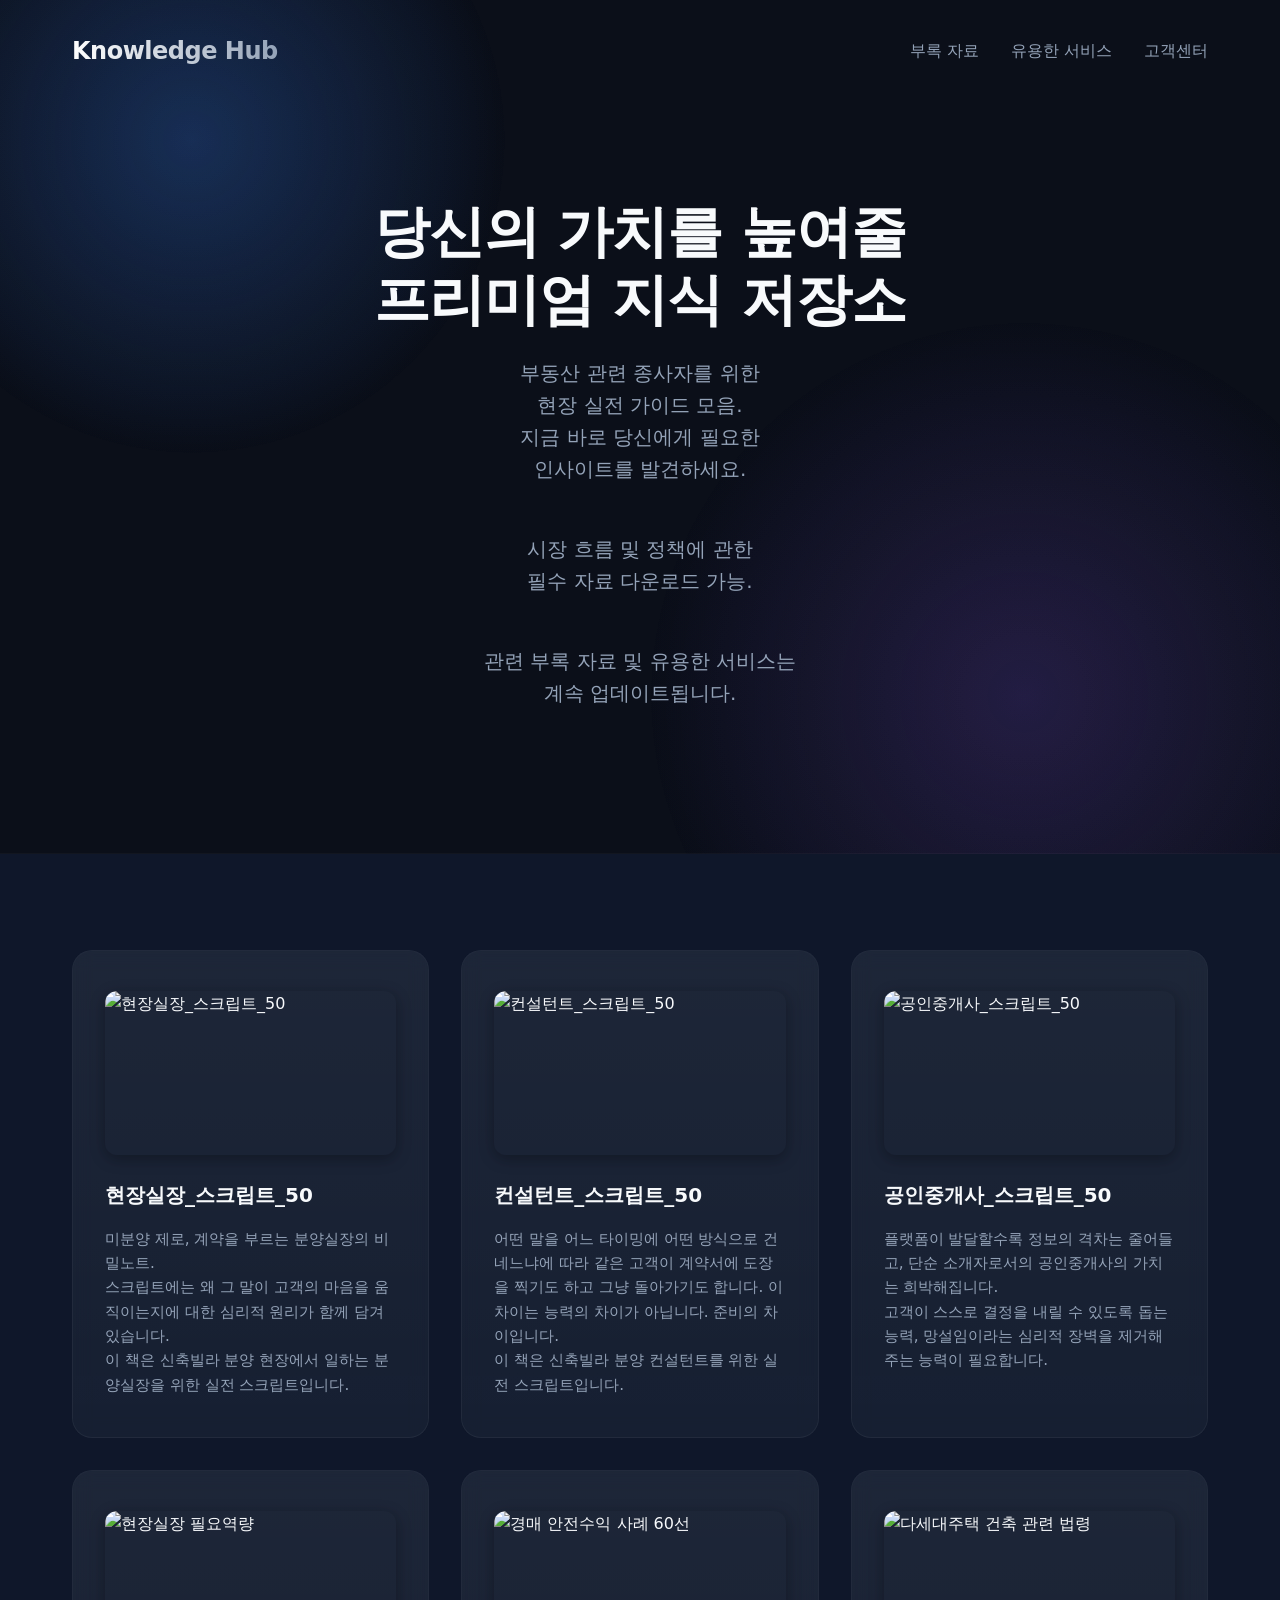
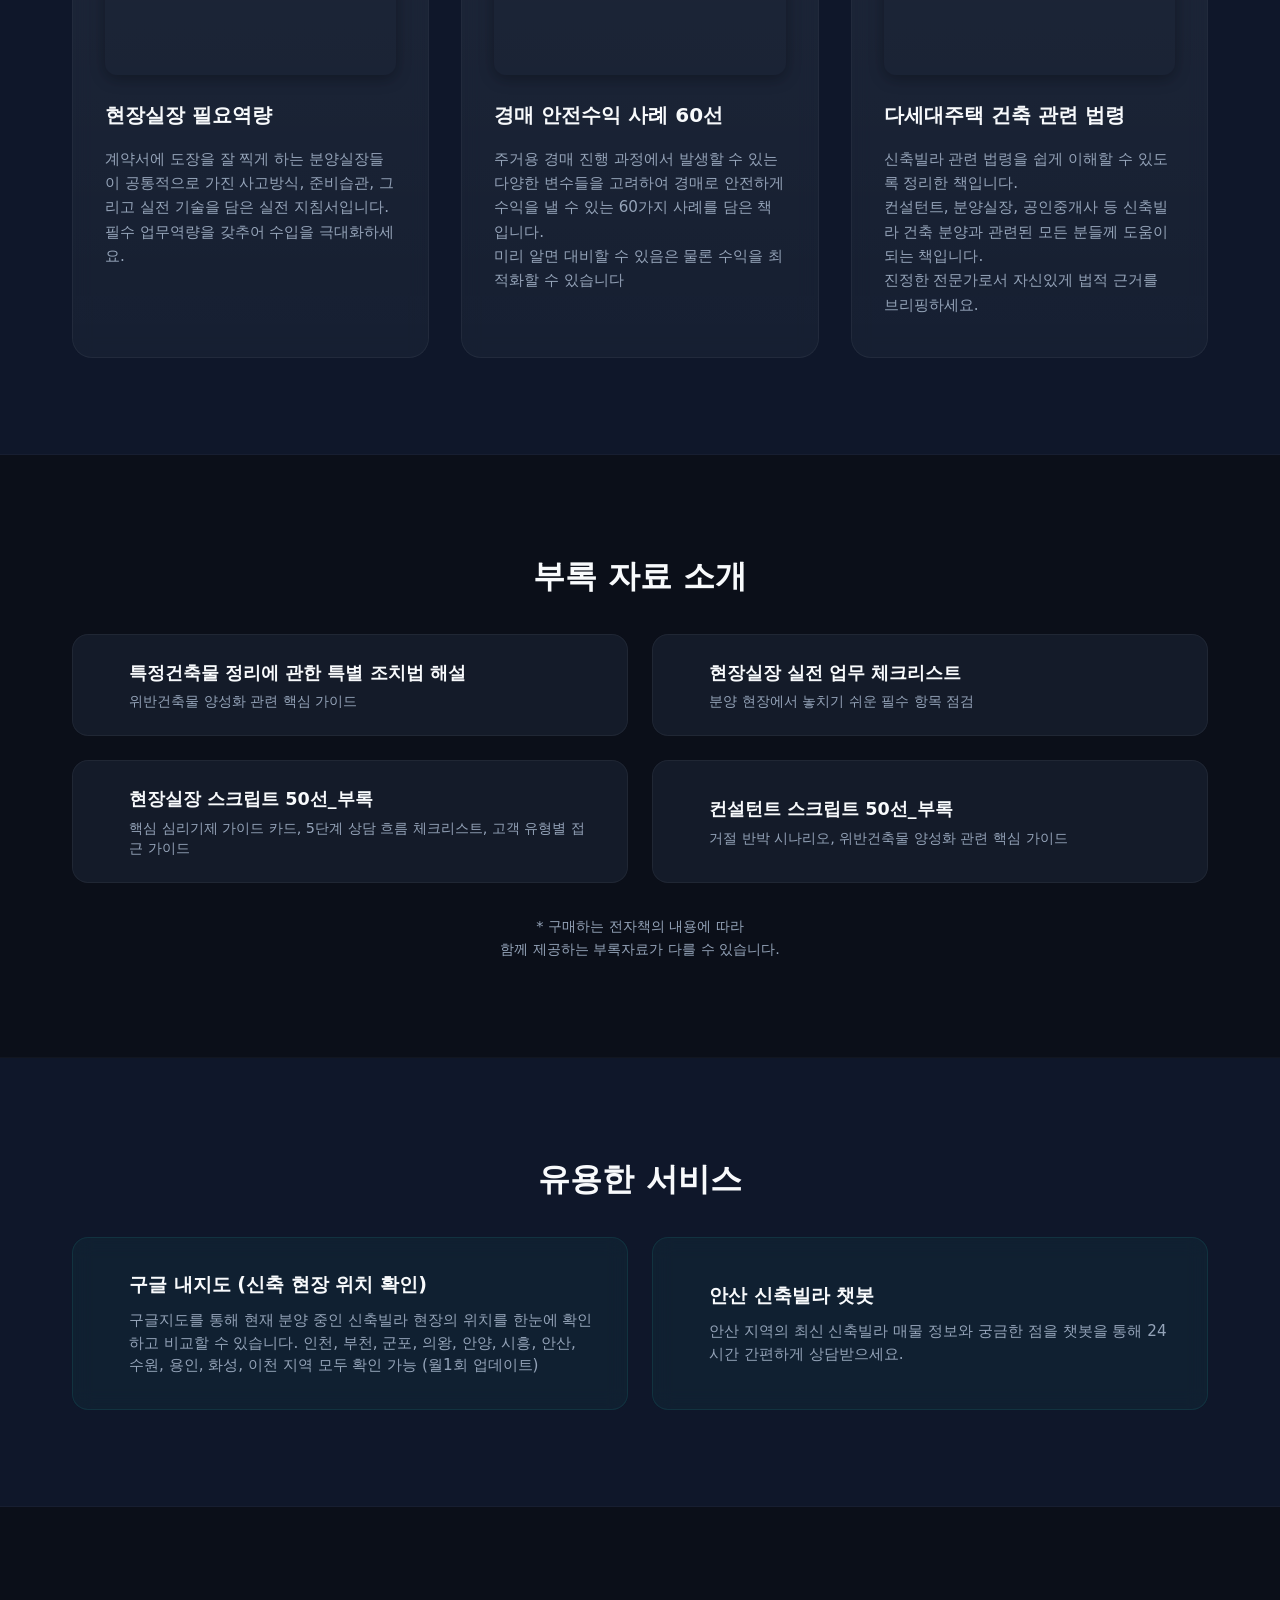
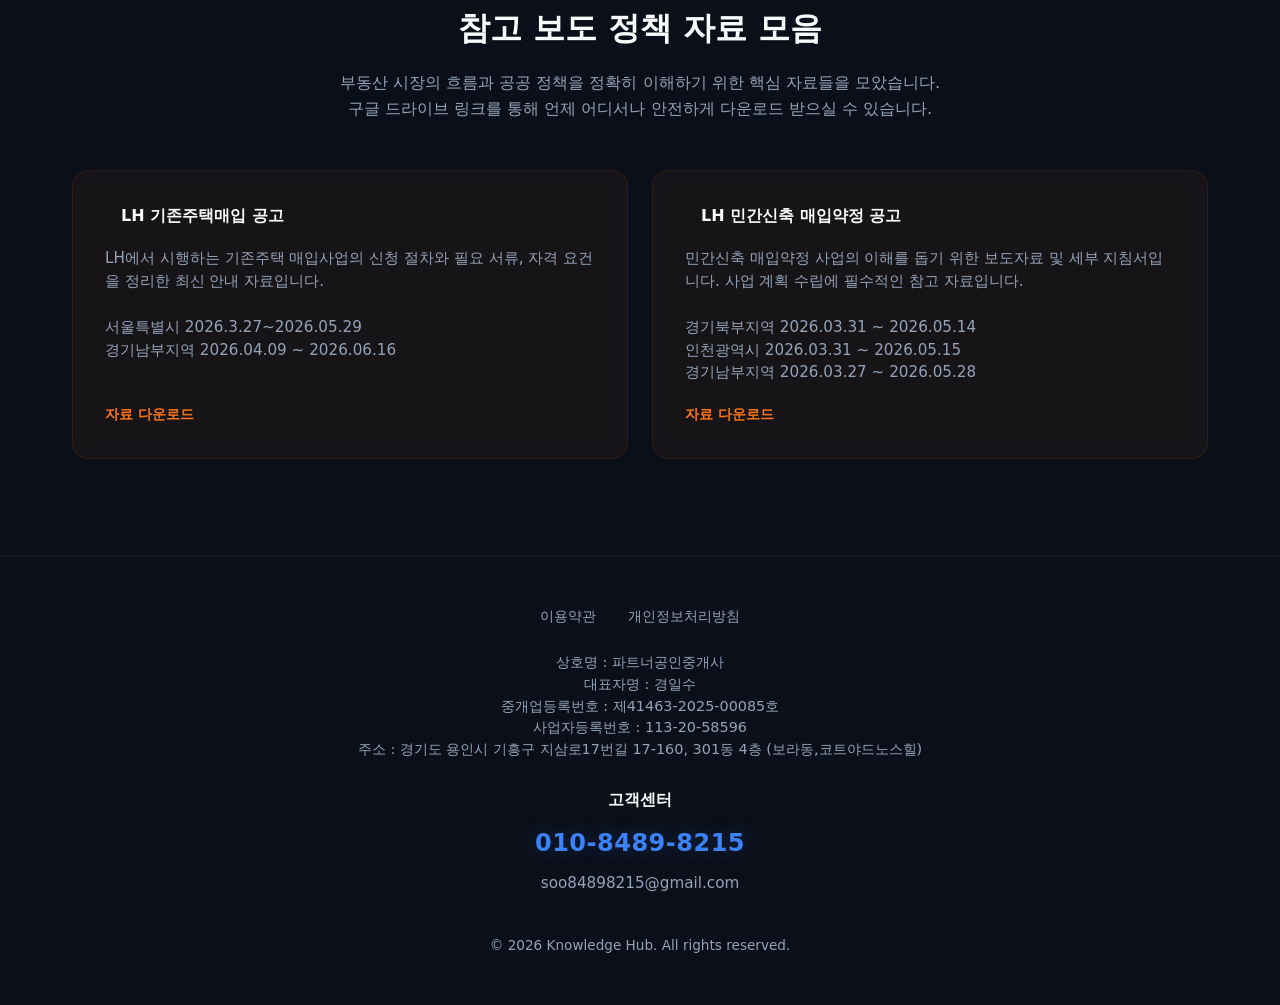
==== index.html @ 5a9b036a "LH 매입공고 일정 및 제목 업데이트" ====
<!DOCTYPE html>
<html lang="ko">

<head>
    <meta charset="UTF-8">
    <meta name="viewport" content="width=device-width, initial-scale=1.0">
    <title>프리미엄 지식 저장소 | 전자책 시리즈</title>
    <meta name="description" content="부동산 관련 종사자를 위한 실전 현장 가이드 모음">

    <!-- Open Graph / Facebook -->
    <meta property="og:type" content="website">
    <meta property="og:url" content="https://hubpage-pdf.vercel.app/">
    <meta property="og:title" content="프리미엄 지식 저장소 | Knowledge Hub">
    <meta property="og:description" content="부동산 전문가를 위한 실전 전자책 시리즈 및 가이드 모음">
    <meta property="og:image" content="https://hubpage-pdf.vercel.app/images/knowledgehub0420.png">

    <!-- Twitter -->
    <meta property="twitter:card" content="summary_large_image">
    <meta property="twitter:url" content="https://hubpage-pdf.vercel.app/">
    <meta property="twitter:title" content="프리미엄 지식 저장소 | Knowledge Hub">
    <meta property="twitter:description" content="부동산 전문가를 위한 실전 전자책 시리즈 및 가이드 모음">
    <meta property="twitter:image" content="https://hubpage-pdf.vercel.app/images/knowledgehub0420.png">

    <link rel="stylesheet" href="index.css">
    <!-- Phosphor Icons -->
    <script src="https://unpkg.com/@phosphor-icons/web"></script>
</head>

<body>
    <div class="bg-glow"></div>
    <div class="bg-glow-2"></div>

    <body>
        <div class="bg-glow"></div>
        <div class="bg-glow-2"></div>

        <!-- Header -->
        <header>
            <div class="container">
                <div class="header-content"
                    style="display: flex; justify-content: space-between; align-items: center; width: 100%;">
                    <div class="brand">Knowledge Hub</div>
                    <nav class="nav-links">
                        <a href="#appendix">부록 자료</a>
                        <a href="#services">유용한 서비스</a>
                        <a href="#footer">고객센터</a>
                    </nav>
                </div>
            </div>
        </header>

        <!-- Hero Section -->
        <section class="section-wrapper">
            <div class="container">
                <div class="hero">
                    <h1>당신의 가치를 높여줄<br>프리미엄 지식 저장소</h1>
                    <p>부동산 관련 종사자를 위한<br>현장 실전 가이드 모음.<br>지금 바로 당신에게 필요한<br>인사이트를 발견하세요.</p>
                    <p>시장 흐름 및 정책에 관한<br>필수 자료 다운로드 가능.</p>
                    <p>관련 부록 자료 및 유용한 서비스는<br>계속 업데이트됩니다.</p>
                </div>
            </div>
        </section>

        <!-- E-Book Grid Section -->
        <section class="section-wrapper bg-alt">
            <div class="container">
                <div class="ebook-grid">
                    <!-- Card 1 -->
                    <a href="https://script-manager-villa.vercel.app/" class="card" target="_blank"
                        rel="noopener noreferrer">
                        <div class="mockup-wrapper">
                            <img src="images/ebook_mockup_fieldmanager.png" alt="현장실장_스크립트_50" class="mockup-img">
                        </div>
                        <h3>현장실장_스크립트_50</h3>
                        <p>미분양 제로, 계약을 부르는 분양실장의 비밀노트.<br>스크립트에는 왜 그 말이 고객의 마음을 움직이는지에 대한 심리적 원리가 함께
                            담겨 있습니다.<br> 이 책은 신축빌라 분양 현장에서 일하는 분양실장을 위한 실전 스크립트입니다.</p>
                    </a>

                    <!-- Card 2 -->
                    <a href="https://script-consultant-villa.vercel.app/" class="card" target="_blank"
                        rel="noopener noreferrer">
                        <div class="mockup-wrapper">
                            <img src="images/ebook_mockup_consultant.png" alt="컨설턴트_스크립트_50" class="mockup-img">
                        </div>
                        <h3>컨설턴트_스크립트_50</h3>
                        <p>어떤 말을 어느 타이밍에 어떤 방식으로 건네느냐에 따라 같은 고객이 계약서에 도장을 찍기도 하고 그냥 돌아가기도 합니다. 이 차이는 능력의 차이가 아닙니다. 준비의
                            차이입니다.
                            <br> 이 책은 신축빌라 분양 컨설턴트를 위한 실전 스크립트입니다.
                        </p>
                    </a>

                    <!-- Card 3 -->
                    <a href="https://script-realtor-villa.vercel.app/" class="card" target="_blank"
                        rel="noopener noreferrer">
                        <div class="mockup-wrapper">
                            <img src="images/ebook_mockup_realtor.png" alt="공인중개사_스크립트_50" class="mockup-img">
                        </div>
                        <h3>공인중개사_스크립트_50</h3>
                        <p>플랫폼이 발달할수록 정보의 격차는 줄어들고, 단순 소개자로서의 공인중개사의 가치는 희박해집니다.<br>고객이 스스로 결정을 내릴 수 있도록 돕는 능력, 망설임이라는
                            심리적 장벽을 제거해 주는 능력이 필요합니다.</p>
                    </a>

                    <!-- Card 4 -->
                    <a href="https://ability-manager-villa.vercel.app/" class="card" target="_blank"
                        rel="noopener noreferrer">
                        <div class="mockup-wrapper">
                            <img src="images/ebook_mockup_fieldmanager_requiredability.png" alt="현장실장 필요역량"
                                class="mockup-img">
                        </div>
                        <h3>현장실장 필요역량</h3>
                        <p>계약서에 도장을 잘 찍게 하는 분양실장들이 공통적으로 가진 사고방식, 준비습관, 그리고 실전 기술을 담은 실전 지침서입니다.<br>필수 업무역량을 갖추어 수입을
                            극대화하세요.</p>
                    </a>

                    <!-- Card 5 -->
                    <a href="#" class="card" target="_blank" rel="noopener noreferrer">
                        <div class="mockup-wrapper">
                            <img src="images/being_upcoming.png" alt="경매 안전수익 사례 60선" class="mockup-img">
                        </div>
                        <h3>경매 안전수익 사례 60선</h3>
                        <p>주거용 경매 진행 과정에서 발생할 수 있는 다양한 변수들을 고려하여 경매로 안전하게 수익을 낼 수 있는 60가지 사례를 담은 책입니다.<br>미리 알면 대비할 수
                            있음은 물론 수익을 최적화할 수 있습니다</p>
                    </a>

                    <!-- Card 6 -->
                    <a href="#" class="card" target="_blank" rel="noopener noreferrer">
                        <div class="mockup-wrapper">
                            <img src="images/being_upcoming.png" alt="다세대주택 건축 관련 법령" class="mockup-img">
                        </div>
                        <h3>다세대주택 건축 관련 법령</h3>
                        <p>신축빌라 관련 법령을 쉽게 이해할 수 있도록 정리한 책입니다.<br>컨설턴트, 분양실장, 공인중개사 등 신축빌라 건축 분양과 관련된 모든 분들께 도움이 되는
                            책입니다.<br>진정한 전문가로서 자신있게 법적 근거를 브리핑하세요.
                        </p>
                    </a>
                </div>
            </div>
        </section>

        <!-- Appendix Section -->
        <section id="appendix" class="section-wrapper">
            <div class="container">
                <div class="appendix-section">
                    <h2 class="section-title"
                        style="font-size: 2rem; font-weight: 800; margin-bottom: 2rem; text-align: center;">부록 자료 소개
                    </h2>
                    <div class="appendix-grid">
                        <!-- Card 1 -->
                        <a href="#" class="appendix-card" target="_blank" rel="noopener noreferrer">
                            <i class="ph ph-file-pdf"></i>
                            <div class="appendix-content">
                                <h4>특정건축물 정리에 관한 특별 조치법 해설</h4>
                                <p>위반건축물 양성화 관련 핵심 가이드</p>
                            </div>
                        </a>
                        <!-- Card 2 -->
                        <a href="#" class="appendix-card" target="_blank" rel="noopener noreferrer">
                            <i class="ph ph-file-pdf"></i>
                            <div class="appendix-content">
                                <h4>현장실장 실전 업무 체크리스트</h4>
                                <p>분양 현장에서 놓치기 쉬운 필수 항목 점검</p>
                            </div>
                        </a>
                        <!-- Card 3 -->
                        <a href="#" class="appendix-card" target="_blank" rel="noopener noreferrer">
                            <i class="ph ph-file-pdf"></i>
                            <div class="appendix-content">
                                <h4>현장실장 스크립트 50선_부록</h4>
                                <p>핵심 심리기제 가이드 카드, 5단계 상담 흐름 체크리스트, 고객 유형별 접근 가이드</p>
                            </div>
                        </a>
                        <!-- Card 4 -->
                        <a href="#" class="appendix-card" target="_blank" rel="noopener noreferrer">
                            <i class="ph ph-file-pdf"></i>
                            <div class="appendix-content">
                                <h4>컨설턴트 스크립트 50선_부록</h4>
                                <p>거절 반박 시나리오, 위반건축물 양성화 관련 핵심 가이드</p>
                            </div>
                        </a>
                    </div>
                    <p class="appendix-notice"
                        style="text-align: center; color: var(--text-secondary); font-size: 0.9rem; margin-top: 2rem;">*
                        구매하는
                        전자책의 내용에 따라<br>함께 제공하는 부록자료가 다를 수 있습니다.</p>
                </div>
            </div>
        </section>

        <!-- Useful Services Section -->
        <section id="services" class="section-wrapper bg-alt">
            <div class="container">
                <div class="service-section">
                    <h2 class="section-title"
                        style="font-size: 2rem; font-weight: 800; margin-bottom: 2rem; text-align: center;">유용한 서비스</h2>
                    <div class="service-grid">
                        <!-- Card 1: Google Maps -->
                        <a href="https://m.site.naver.com/1TUaJ" target="_blank" class="service-card">
                            <i class="ph ph-map-trifold"></i>
                            <div class="service-content">
                                <h4>구글 내지도 (신축 현장 위치 확인)</h4>
                                <p>구글지도를 통해 현재 분양 중인 신축빌라 현장의 위치를 한눈에 확인하고 비교할 수 있습니다. 인천, 부천, 군포, 의왕, 안양, 시흥, 안산, 수원,
                                    용인, 화성, 이천 지역 모두 확인 가능 (월1회 업데이트)</p>
                            </div>
                        </a>
                        <!-- Card 2: Chatbot -->
                        <a href="https://chatbot-villa-ansan.vercel.app/" target="_blank" class="service-card">
                            <i class="ph ph-chats-teardrop"></i>
                            <div class="service-content">
                                <h4>안산 신축빌라 챗봇</h4>
                                <p>안산 지역의 최신 신축빌라 매물 정보와 궁금한 점을 챗봇을 통해 24시간 간편하게 상담받으세요.</p>
                            </div>
                        </a>
                    </div>
                </div>
            </div>
        </section>

        <!-- Policy Resources Section -->
        <section id="policy-resources" class="section-wrapper">
            <div class="container">
                <div class="policy-section">
                    <h2 class="section-title"
                        style="font-size: 2rem; font-weight: 800; margin-bottom: 1rem; text-align: center;">참고 보도 정책 자료
                        모음
                    </h2>
                    <p
                        style="text-align: center; color: var(--text-secondary); margin-bottom: 3rem; max-width: 700px; margin-left: auto; margin-right: auto;">
                        부동산 시장의 흐름과 공공 정책을 정확히 이해하기 위한 핵심 자료들을 모았습니다.<br>구글 드라이브 링크를 통해 언제 어디서나 안전하게 다운로드 받으실 수 있습니다.
                    </p>
                    <div class="policy-grid">
                        <!-- Card 1 -->
                        <a href="https://drive.google.com/drive/folders/1_m2UrDTNJWks93ycEwBh9SR0DVIuImEN?usp=sharing"
                            target="_blank" class="policy-card">
                            <div class="policy-header">
                                <i class="ph ph-newspaper"></i>
                                <h4>LH 기존주택매입 공고</h4>
                            </div>
                            <div class="policy-content">
                                <p>LH에서 시행하는 기존주택 매입사업의 신청 절차와 필요 서류, 자격 요건을 정리한 최신 안내 자료입니다.</p>
                                <p><br>서울특별시 2026.3.27~2026.05.29<br>경기남부지역 2026.04.09 ~ 2026.06.16</p>
                            </div>
                            <div class="download-link">
                                자료 다운로드 <i class="ph ph-download-simple"></i>
                            </div>
                        </a>
                        <!-- Card 2 -->
                        <a href="https://drive.google.com/drive/folders/1H_BWEYuvxJ44mhsqTEtXTh3fLIVQtWRe?usp=sharing"
                            target="_blank" class="policy-card">
                            <div class="policy-header">
                                <i class="ph ph-newspaper"></i>
                                <h4>LH 민간신축 매입약정 공고</h4>
                            </div>
                            <div class="policy-content">
                                <p>민간신축 매입약정 사업의 이해를 돕기 위한 보도자료 및 세부 지침서입니다. 사업 계획 수립에 필수적인 참고 자료입니다.</p>
                                <p><br>경기북부지역 2026.03.31 ~ 2026.05.14<br>인천광역시 2026.03.31 ~ 2026.05.15<br>경기남부지역
                                    2026.03.27 ~
                                    2026.05.28</p>
                            </div>
                            <div class="download-link">
                                자료 다운로드 <i class="ph ph-download-simple"></i>
                            </div>
                        </a>
                    </div>
                </div>
            </div>
        </section>

        <!-- Footer -->
        <footer id="footer">
            <div class="container">
                <div class="footer-content">
                    <div class="footer-links">
                        <a href="terms.html">이용약관</a>
                        <a href="privacy.html">개인정보처리방침</a>
                    </div>
                    <div class="contact-info">
                        <p>상호명 : 파트너공인중개사<br>대표자명 : 경일수<br>중개업등록번호 : 제41463-2025-00085호<br>사업자등록번호 : 113-20-58596<br>주소
                            : 경기도 용인시 기흥구 지삼로17번길 17-160, 301동 4층
                            (보라동,코트야드노스힐)</p>
                        <p class="contact-label">고객센터</p>
                        <span class="phone">010-8489-8215</span>
                        <span class="email">soo84898215@gmail.com</span>
                    </div>
                    <div class="copyright">
                        &copy; 2026 Knowledge Hub. All rights reserved.
                    </div>
                </div>
            </div>
        </footer>
    </body>

</html>
---- index.css ----
@import url('https://cdn.jsdelivr.net/gh/orioncactus/pretendard@v1.3.9/dist/web/static/pretendard.min.css');

html {
  scroll-behavior: smooth;
}

:root {
  --bg-color: #0b0f19;
  --text-primary: #f8fafc;
  --text-secondary: #94a3b8;
  --card-bg: rgba(30, 41, 59, 0.5);
  --card-border: rgba(255, 255, 255, 0.05);
  --accent-blue: #3b82f6;
  --accent-purple: #8b5cf6;
  --accent-green: #10b981;
  --accent-orange: #f97316;
  --accent-pink: #ec4899;
  --accent-teal: #14b8a6;
  --bg-alt: #0f172a;
}

* {
  margin: 0;
  padding: 0;
  box-sizing: border-box;
}

body {
  font-family: 'Pretendard', -apple-system, BlinkMacSystemFont, system-ui, Roboto, 'Helvetica Neue', 'Segoe UI', 'Apple SD Gothic Neo', 'Noto Sans KR', 'Malgun Gothic', 'Apple Color Emoji', 'Segoe UI Emoji', 'Segoe UI Symbol', sans-serif;
  background-color: var(--bg-color);
  color: var(--text-primary);
  line-height: 1.6;
  overflow-x: hidden;
}

/* Background Gradients */
.bg-glow {
  position: fixed;
  top: -20%;
  left: -10%;
  width: 50vw;
  height: 50vw;
  background: radial-gradient(circle, rgba(59, 130, 246, 0.15) 0%, rgba(11, 15, 25, 0) 70%);
  border-radius: 50%;
  z-index: -1;
  pointer-events: none;
}

.bg-glow-2 {
  position: fixed;
  bottom: -20%;
  right: -10%;
  width: 60vw;
  height: 60vw;
  background: radial-gradient(circle, rgba(139, 92, 246, 0.1) 0%, rgba(11, 15, 25, 0) 70%);
  border-radius: 50%;
  z-index: -1;
  pointer-events: none;
}

.container {
  max-width: 1200px;
  margin: 0 auto;
  padding: 0 2rem;
  width: 100%;
}

.section-wrapper {
  padding: 6rem 0;
  border-bottom: 1px solid rgba(255, 255, 255, 0.03);
}

.bg-alt {
  background-color: var(--bg-alt);
}

/* Header */
header {
  padding: 2rem 0;
  display: flex;
  justify-content: space-between;
  align-items: center;
}

.brand {
  font-size: 1.5rem;
  font-weight: 800;
  letter-spacing: -0.5px;
  background: linear-gradient(to right, #fff, #94a3b8);
  -webkit-background-clip: text;
  -webkit-text-fill-color: transparent;
}

.nav-links {
  display: flex;
  gap: 2rem;
}

.nav-links a {
  color: var(--text-secondary);
  text-decoration: none;
  font-weight: 500;
  transition: color 0.3s ease;
}

.nav-links a:hover {
  color: var(--text-primary);
}

/* Hero Section */
.hero {
  text-align: center;
}

.hero h1 {
  font-size: 3.5rem;
  font-weight: 800;
  margin-bottom: 1.5rem;
  line-height: 1.2;
  letter-spacing: -1px;
}

.hero p {
  font-size: 1.25rem;
  color: var(--text-secondary);
  max-width: 600px;
  margin: 0 auto 3rem;
}

/* E-Book Grid */
.ebook-grid {
  display: grid;
  grid-template-columns: repeat(3, 1fr);
  gap: 2rem;
}

.card {
  background: var(--card-bg);
  border: 1px solid var(--card-border);
  border-radius: 20px;
  padding: 2.5rem 2rem;
  text-decoration: none;
  color: inherit;
  transition: all 0.4s cubic-bezier(0.175, 0.885, 0.32, 1.275);
  backdrop-filter: blur(10px);
  -webkit-backdrop-filter: blur(10px);
  position: relative;
  overflow: hidden;
  display: flex;
  flex-direction: column;
}

.card::before {
  content: '';
  position: absolute;
  top: 0;
  left: 0;
  width: 100%;
  height: 100%;
  background: linear-gradient(180deg, rgba(255,255,255,0.03) 0%, rgba(255,255,255,0) 100%);
  pointer-events: none;
}

.card:hover {
  transform: translateY(-8px);
  border-color: rgba(255, 255, 255, 0.1);
  box-shadow: 0 20px 40px rgba(0, 0, 0, 0.4);
}

.mockup-wrapper {
  width: 100%;
  aspect-ratio: 16 / 9;
  border-radius: 12px;
  margin-bottom: 1.5rem;
  overflow: hidden;
  position: relative;
  box-shadow: 0 4px 15px rgba(0, 0, 0, 0.3);
}

.mockup-img {
  width: 100%;
  height: 100%;
  object-fit: cover;
  transition: transform 0.5s ease;
}

.card:hover .mockup-img {
  transform: scale(1.05);
}

/* Hover glowing border effect */
.card:nth-child(1):hover { box-shadow: 0 0 20px rgba(59, 130, 246, 0.15); }
.card:nth-child(2):hover { box-shadow: 0 0 20px rgba(139, 92, 246, 0.15); }
.card:nth-child(3):hover { box-shadow: 0 0 20px rgba(16, 185, 129, 0.15); }
.card:nth-child(4):hover { box-shadow: 0 0 20px rgba(249, 115, 22, 0.15); }
.card:nth-child(5):hover { box-shadow: 0 0 20px rgba(236, 72, 153, 0.15); }
.card:nth-child(6):hover { box-shadow: 0 0 20px rgba(20, 184, 166, 0.15); }

.card h3 {
  font-size: 1.25rem;
  font-weight: 700;
  margin-bottom: 1rem;
}

.card p {
  font-size: 0.95rem;
  color: var(--text-secondary);
  line-height: 1.6;
}

/* Appendix Section */
.appendix-section {
}

.appendix-grid {
  display: grid;
  grid-template-columns: repeat(2, 1fr);
  gap: 1.5rem;
}

.appendix-card {
  background: var(--card-bg);
  border: 1px solid var(--card-border);
  border-radius: 16px;
  padding: 1.5rem 2rem;
  text-decoration: none;
  color: inherit;
  transition: all 0.3s ease;
  backdrop-filter: blur(10px);
  -webkit-backdrop-filter: blur(10px);
  display: flex;
  align-items: center;
  gap: 1.5rem;
}

.appendix-card:hover {
  transform: translateY(-4px);
  border-color: rgba(255, 255, 255, 0.1);
  box-shadow: 0 10px 20px rgba(0, 0, 0, 0.3);
  background: rgba(40, 50, 70, 0.6);
}

.appendix-card i {
  font-size: 2.5rem;
  color: var(--accent-purple);
}

.appendix-content h4 {
  font-size: 1.1rem;
  font-weight: 700;
  margin-bottom: 0.25rem;
}

.appendix-content p {
  font-size: 0.9rem;
  color: var(--text-secondary);
  line-height: 1.4;
}

/* Policy Resources Section */
.policy-grid {
  display: grid;
  grid-template-columns: repeat(2, 1fr);
  gap: 1.5rem;
  margin-top: 1rem;
}

.policy-card {
  background: rgba(249, 115, 22, 0.05);
  border: 1px solid rgba(249, 115, 22, 0.1);
  border-radius: 16px;
  padding: 2rem;
  text-decoration: none;
  color: inherit;
  transition: all 0.3s ease;
  backdrop-filter: blur(10px);
  -webkit-backdrop-filter: blur(10px);
  display: flex;
  flex-direction: column;
  gap: 1.2rem;
}

.policy-card:hover {
  transform: translateY(-4px);
  border-color: var(--accent-orange);
  box-shadow: 0 10px 30px rgba(249, 115, 22, 0.15);
  background: rgba(249, 115, 22, 0.1);
}

.policy-header {
  display: flex;
  align-items: center;
  gap: 1rem;
}

.policy-card i {
  font-size: 2.5rem;
  color: var(--accent-orange);
}

.policy-content h4 {
  font-size: 1.2rem;
  font-weight: 700;
  margin-bottom: 0.5rem;
  color: var(--text-primary);
}

.policy-content p {
  font-size: 0.95rem;
  color: var(--text-secondary);
  line-height: 1.5;
}

.download-link {
  display: inline-flex;
  align-items: center;
  gap: 0.5rem;
  color: var(--accent-orange);
  font-weight: 600;
  font-size: 0.9rem;
  margin-top: auto;
  transition: gap 0.3s ease;
}

.policy-card:hover .download-link {
  gap: 0.8rem;
}

/* Service Section */
.service-section {
  border-top: none;
}

.service-grid {
  display: grid;
  grid-template-columns: repeat(2, 1fr);
  gap: 1.5rem;
}

.service-card {
  background: rgba(45, 212, 191, 0.05);
  border: 1px solid rgba(45, 212, 191, 0.1);
  border-radius: 16px;
  padding: 2rem;
  text-decoration: none;
  color: inherit;
  transition: all 0.3s ease;
  backdrop-filter: blur(10px);
  -webkit-backdrop-filter: blur(10px);
  display: flex;
  align-items: center;
  gap: 1.5rem;
}

.service-card:hover {
  transform: translateY(-4px);
  border-color: var(--accent-teal);
  box-shadow: 0 10px 30px rgba(20, 184, 166, 0.15);
  background: rgba(45, 212, 191, 0.1);
}

.service-card i {
  font-size: 3rem;
  color: var(--accent-teal);
}

.service-content h4 {
  font-size: 1.2rem;
  font-weight: 700;
  margin-bottom: 0.5rem;
  color: var(--text-primary);
}

.service-content p {
  font-size: 0.95rem;
  color: var(--text-secondary);
  line-height: 1.5;
}

/* Footer */
footer {
  border-top: 1px solid rgba(255, 255, 255, 0.05);
  padding: 3rem 0;
}

.footer-content {
  display: flex;
  flex-direction: column;
  align-items: center;
  text-align: center;
  gap: 1.5rem;
}

.footer-links {
  display: flex;
  gap: 2rem;
}

.footer-links a {
  color: var(--text-secondary);
  text-decoration: none;
  font-size: 0.9rem;
  transition: color 0.3s;
}

.footer-links a:hover {
  color: var(--text-primary);
}

.contact-info {
  display: flex;
  flex-direction: column;
  gap: 0.5rem;
}

.contact-info p {
  font-size: 0.9rem;
  font-weight: 400;
  color: var(--text-secondary);
  margin-bottom: 0.25rem;
  line-height: 1.5;
}

.contact-label {
  color: var(--text-primary) !important;
  font-weight: 600 !important;
  font-size: 1rem !important;
  margin-top: 1rem;
}

.contact-info .phone {
  color: var(--accent-blue);
  font-size: 1.5rem;
  font-weight: 800;
  letter-spacing: 0.5px;
  text-shadow: 0 0 20px rgba(59, 130, 246, 0.3);
}

.contact-info .email {
  color: var(--text-secondary);
  font-size: 0.95rem;
  font-weight: 400;
  transition: color 0.3s;
}

.contact-info .email:hover {
  color: var(--text-primary);
}

.copyright {
  color: var(--text-secondary);
  font-size: 0.85rem;
  margin-top: 1rem;
}

/* Legal Pages */
.legal-container {
  max-width: 800px;
  margin: 0 auto;
  padding: 8rem 2rem 6rem;
  color: var(--text-secondary);
}

.legal-title {
  font-size: 2.5rem;
  font-weight: 800;
  color: var(--text-primary);
  margin-bottom: 3rem;
  text-align: center;
}

.legal-content h3 {
  font-size: 1.25rem;
  font-weight: 700;
  color: var(--text-primary);
  margin-top: 2.5rem;
  margin-bottom: 1rem;
}

.legal-content p, .legal-content ul, .legal-content ol {
  font-size: 1rem;
  line-height: 1.7;
  margin-bottom: 1rem;
}

.legal-content ul, .legal-content ol {
  padding-left: 1.5rem;
}

.legal-content li {
  margin-bottom: 0.5rem;
}

/* Responsiveness */
@media (max-width: 992px) {
  .ebook-grid {
    grid-template-columns: repeat(2, 1fr);
  }
  .hero h1 {
    font-size: 3rem;
  }
}

@media (max-width: 768px) {
  .ebook-grid {
    grid-template-columns: 1fr;
    gap: 1.5rem;
  }
  .appendix-grid {
    grid-template-columns: 1fr;
  }
  .service-grid {
    grid-template-columns: 1fr;
  }
  .policy-grid {
    grid-template-columns: 1fr;
  }
  .nav-links {
    display: none;
  }
  .hero h1 {
    font-size: 2.25rem;
  }
}
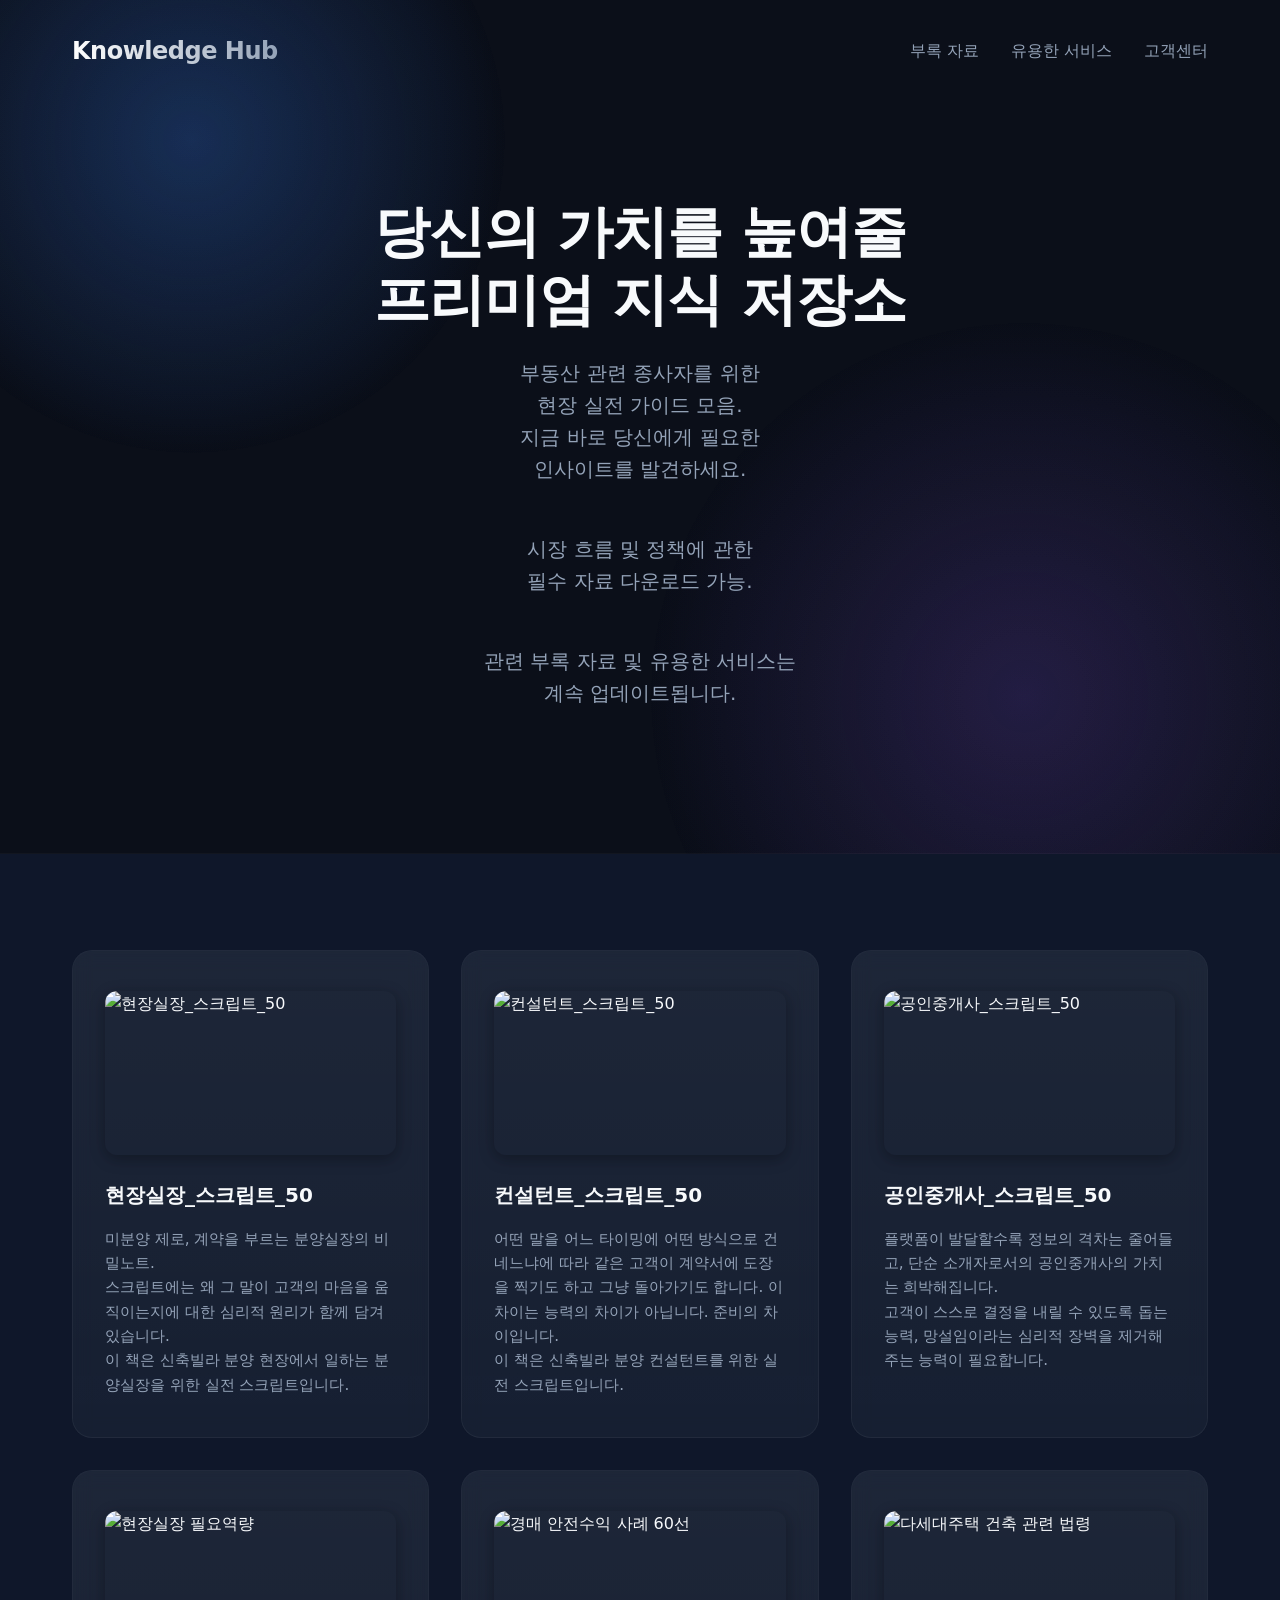
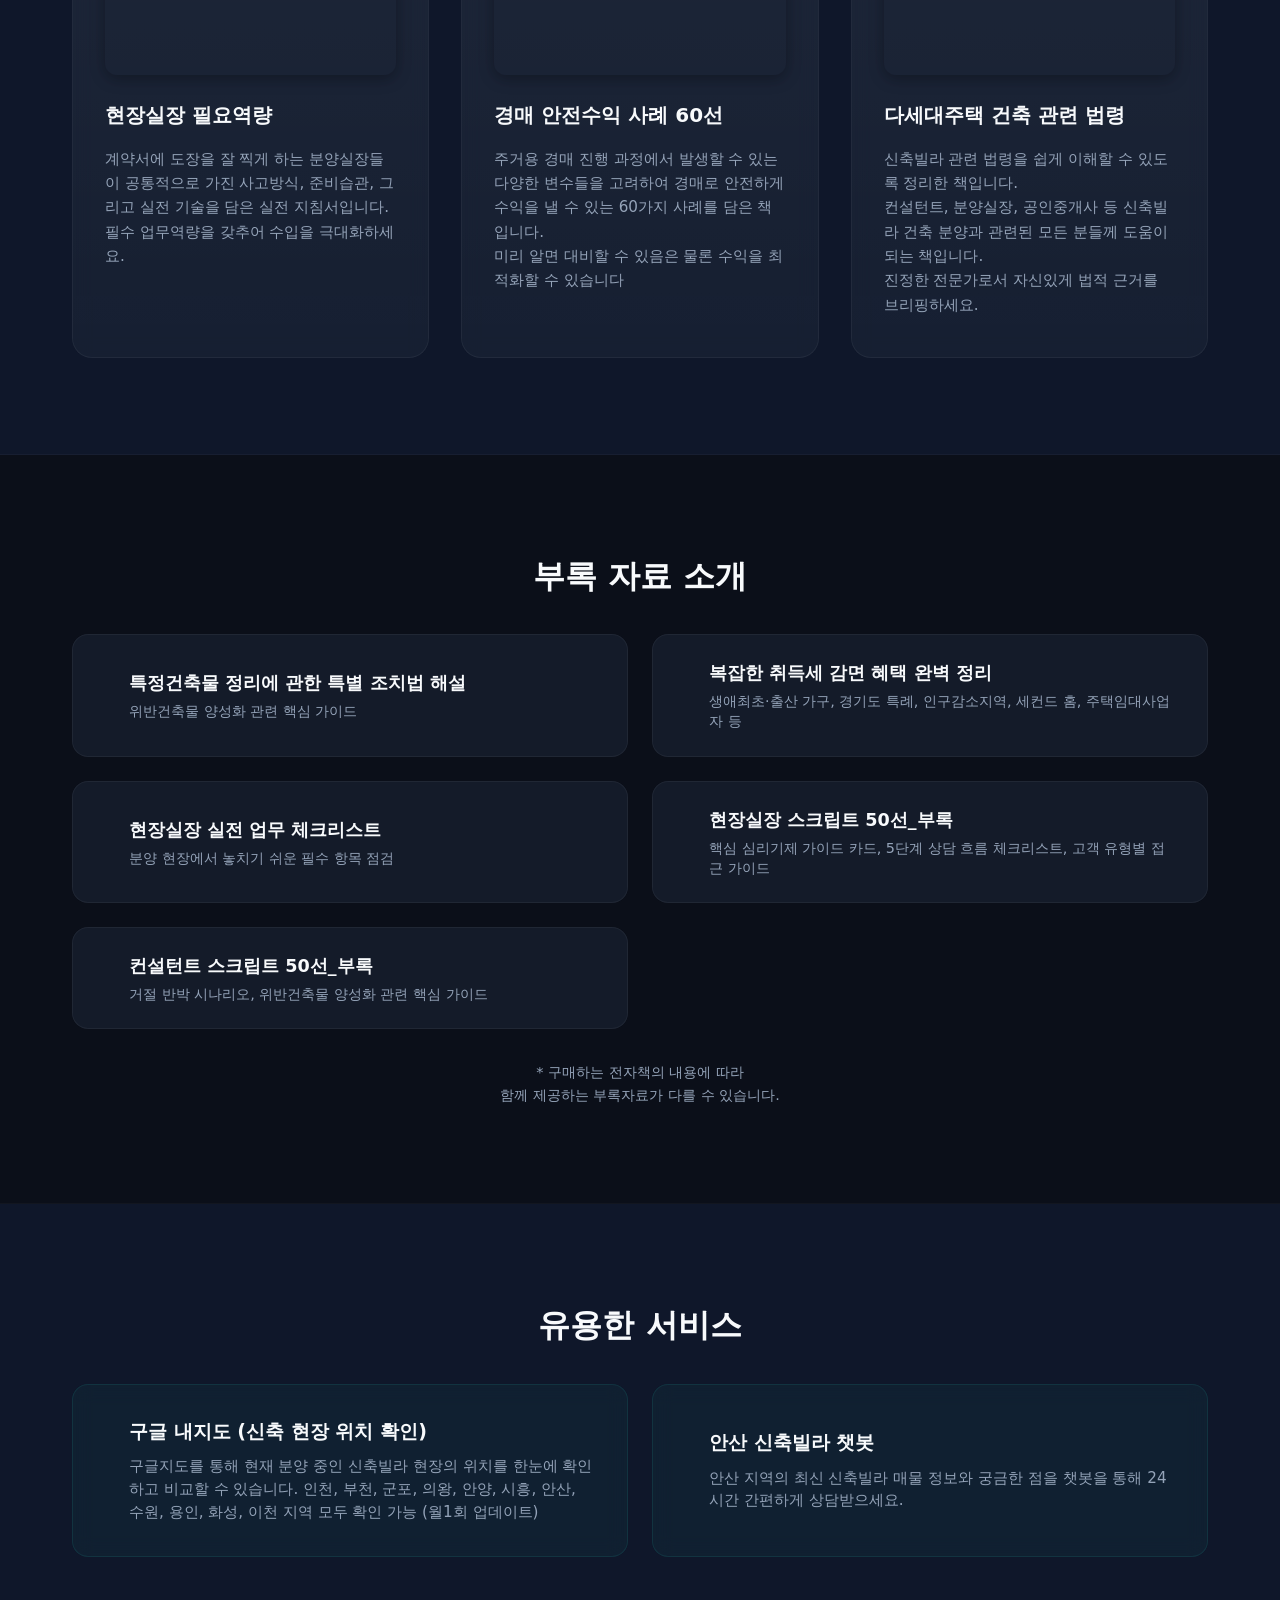
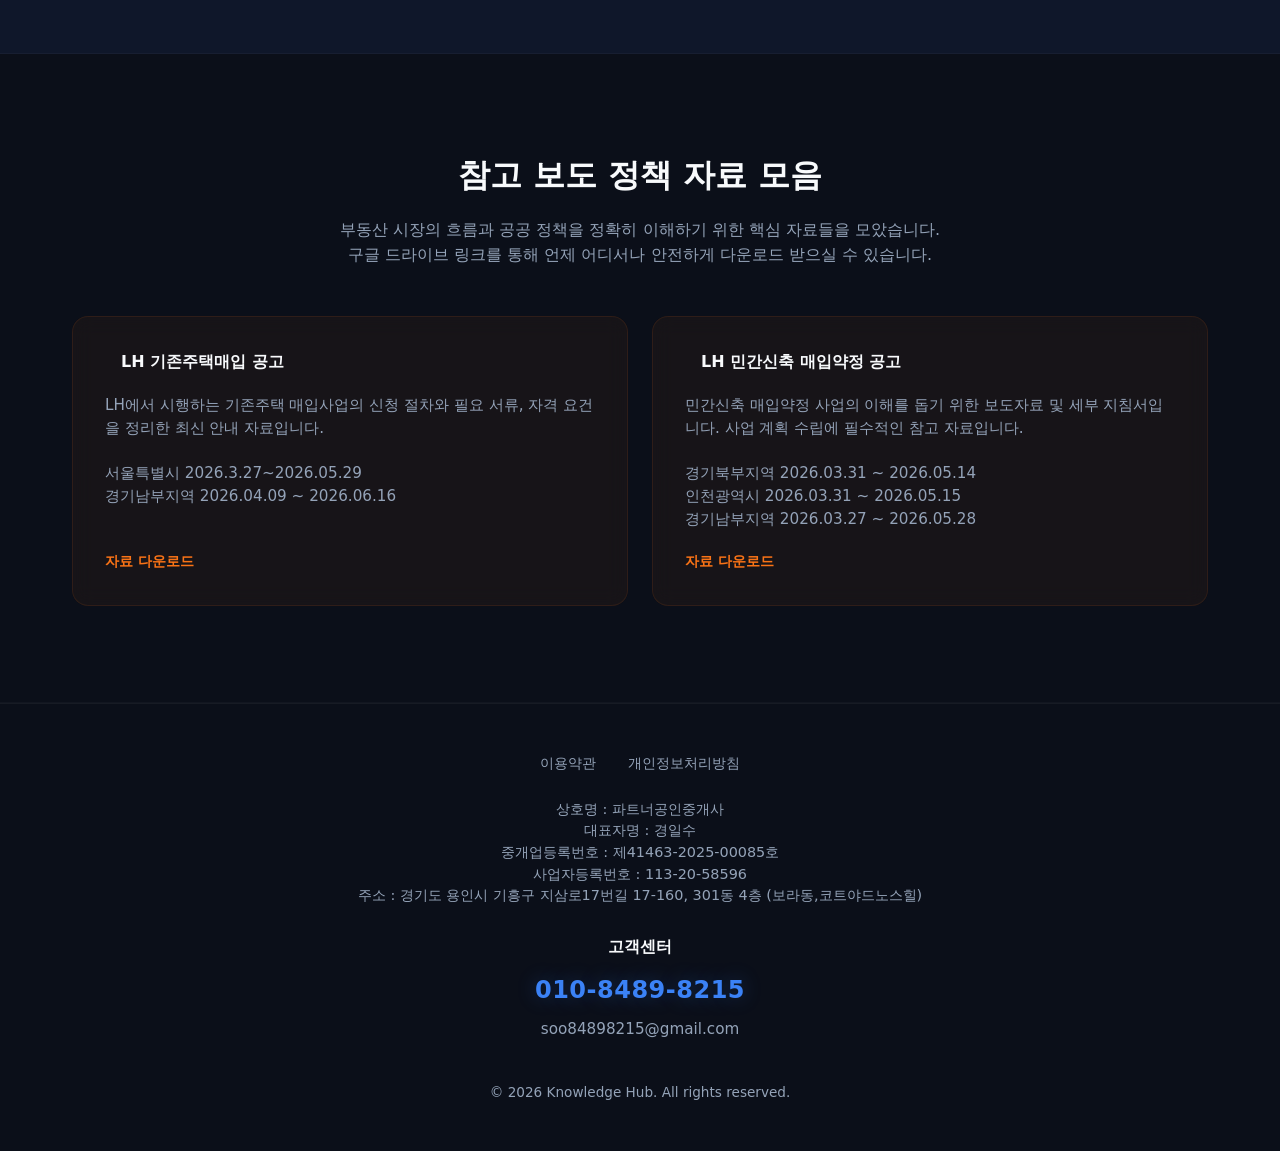
==== commit f39d66b9: "docs: 부록 자료 섹션에 취득세 감면 혜택 카드 추가" ====
--- a/index.html
+++ b/index.html
@@ -156,11 +156,19 @@
                         <a href="#" class="appendix-card" target="_blank" rel="noopener noreferrer">
                             <i class="ph ph-file-pdf"></i>
                             <div class="appendix-content">
+                                <h4>복잡한 취득세 감면 혜택 완벽 정리</h4>
+                                <p>생애최초·출산 가구, 경기도 특례, 인구감소지역, 세컨드 홈, 주택임대사업자 등</p>
+                            </div>
+                        </a>
+                        <!-- Card 3 -->
+                        <a href="#" class="appendix-card" target="_blank" rel="noopener noreferrer">
+                            <i class="ph ph-file-pdf"></i>
+                            <div class="appendix-content">
                                 <h4>현장실장 실전 업무 체크리스트</h4>
                                 <p>분양 현장에서 놓치기 쉬운 필수 항목 점검</p>
                             </div>
                         </a>
-                        <!-- Card 3 -->
+                        <!-- Card 4 -->
                         <a href="#" class="appendix-card" target="_blank" rel="noopener noreferrer">
                             <i class="ph ph-file-pdf"></i>
                             <div class="appendix-content">
@@ -168,7 +176,7 @@
                                 <p>핵심 심리기제 가이드 카드, 5단계 상담 흐름 체크리스트, 고객 유형별 접근 가이드</p>
                             </div>
                         </a>
-                        <!-- Card 4 -->
+                        <!-- Card 5 -->
                         <a href="#" class="appendix-card" target="_blank" rel="noopener noreferrer">
                             <i class="ph ph-file-pdf"></i>
                             <div class="appendix-content">
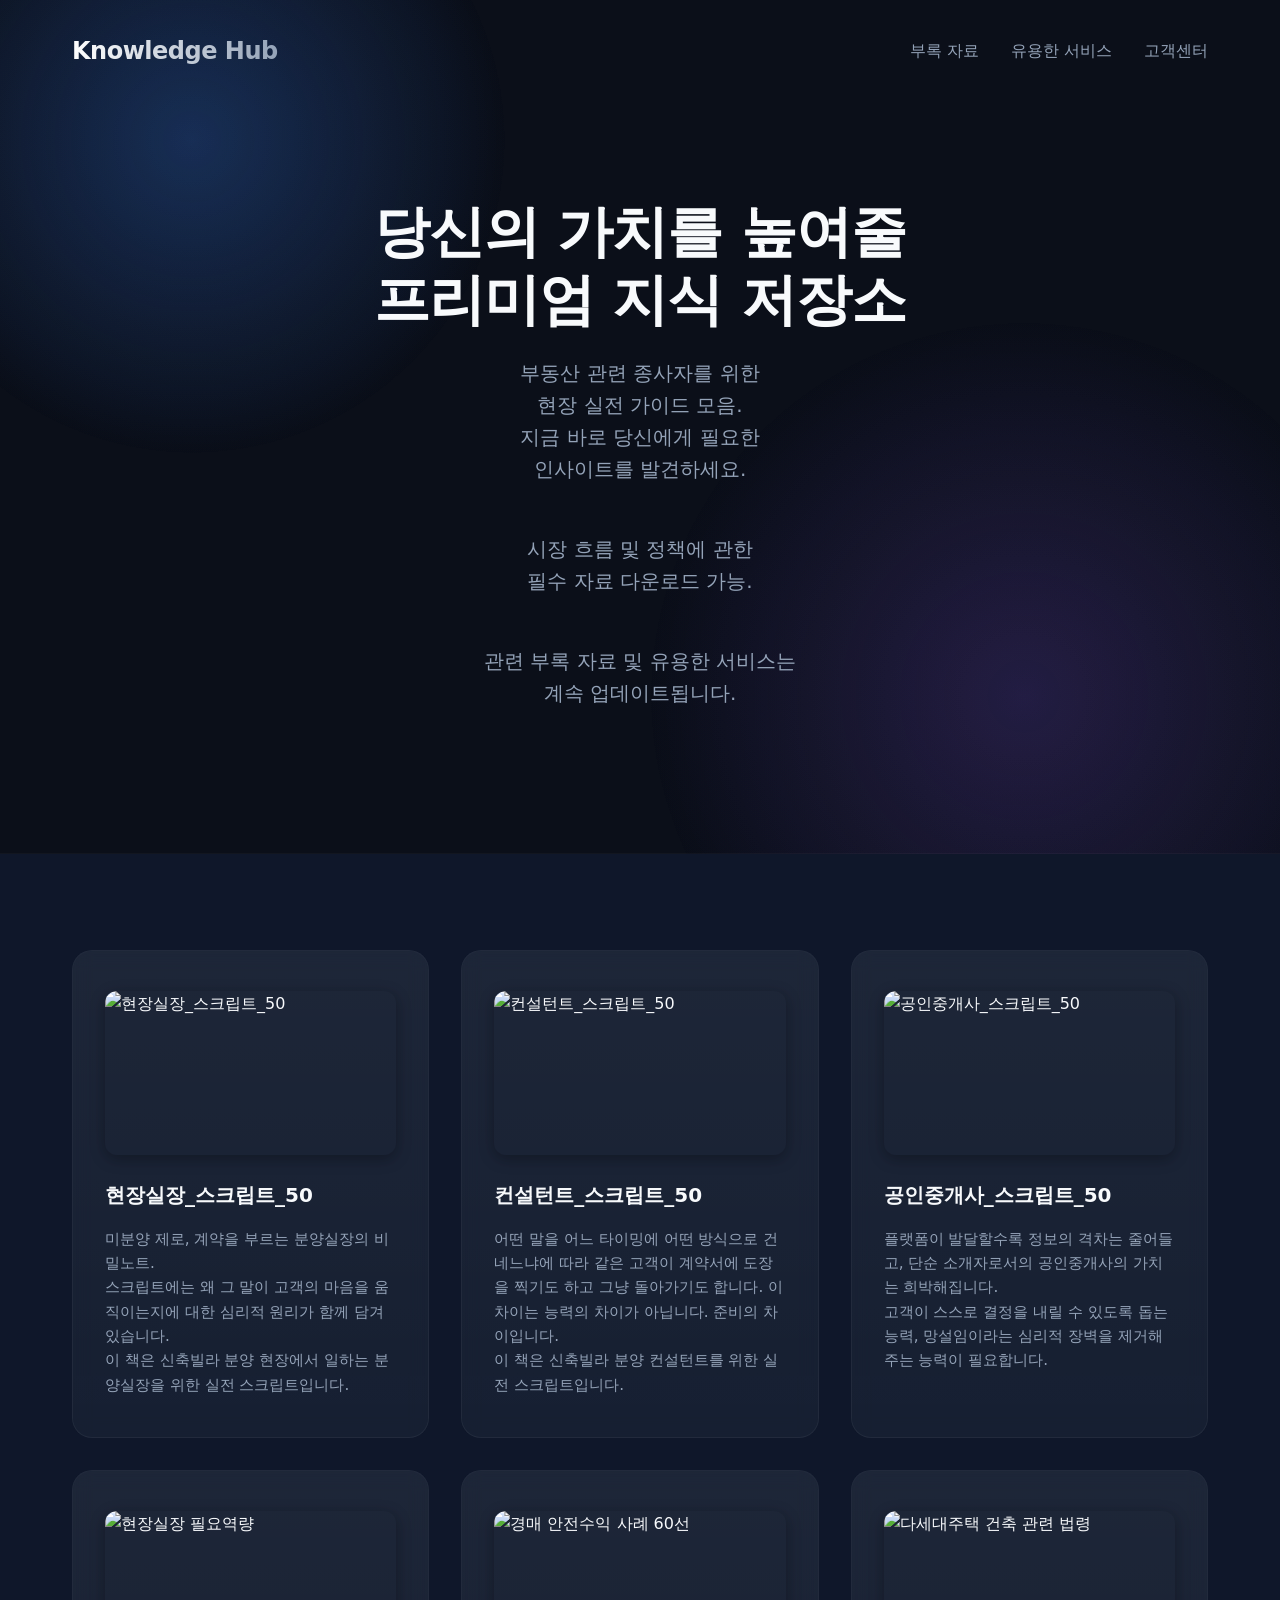
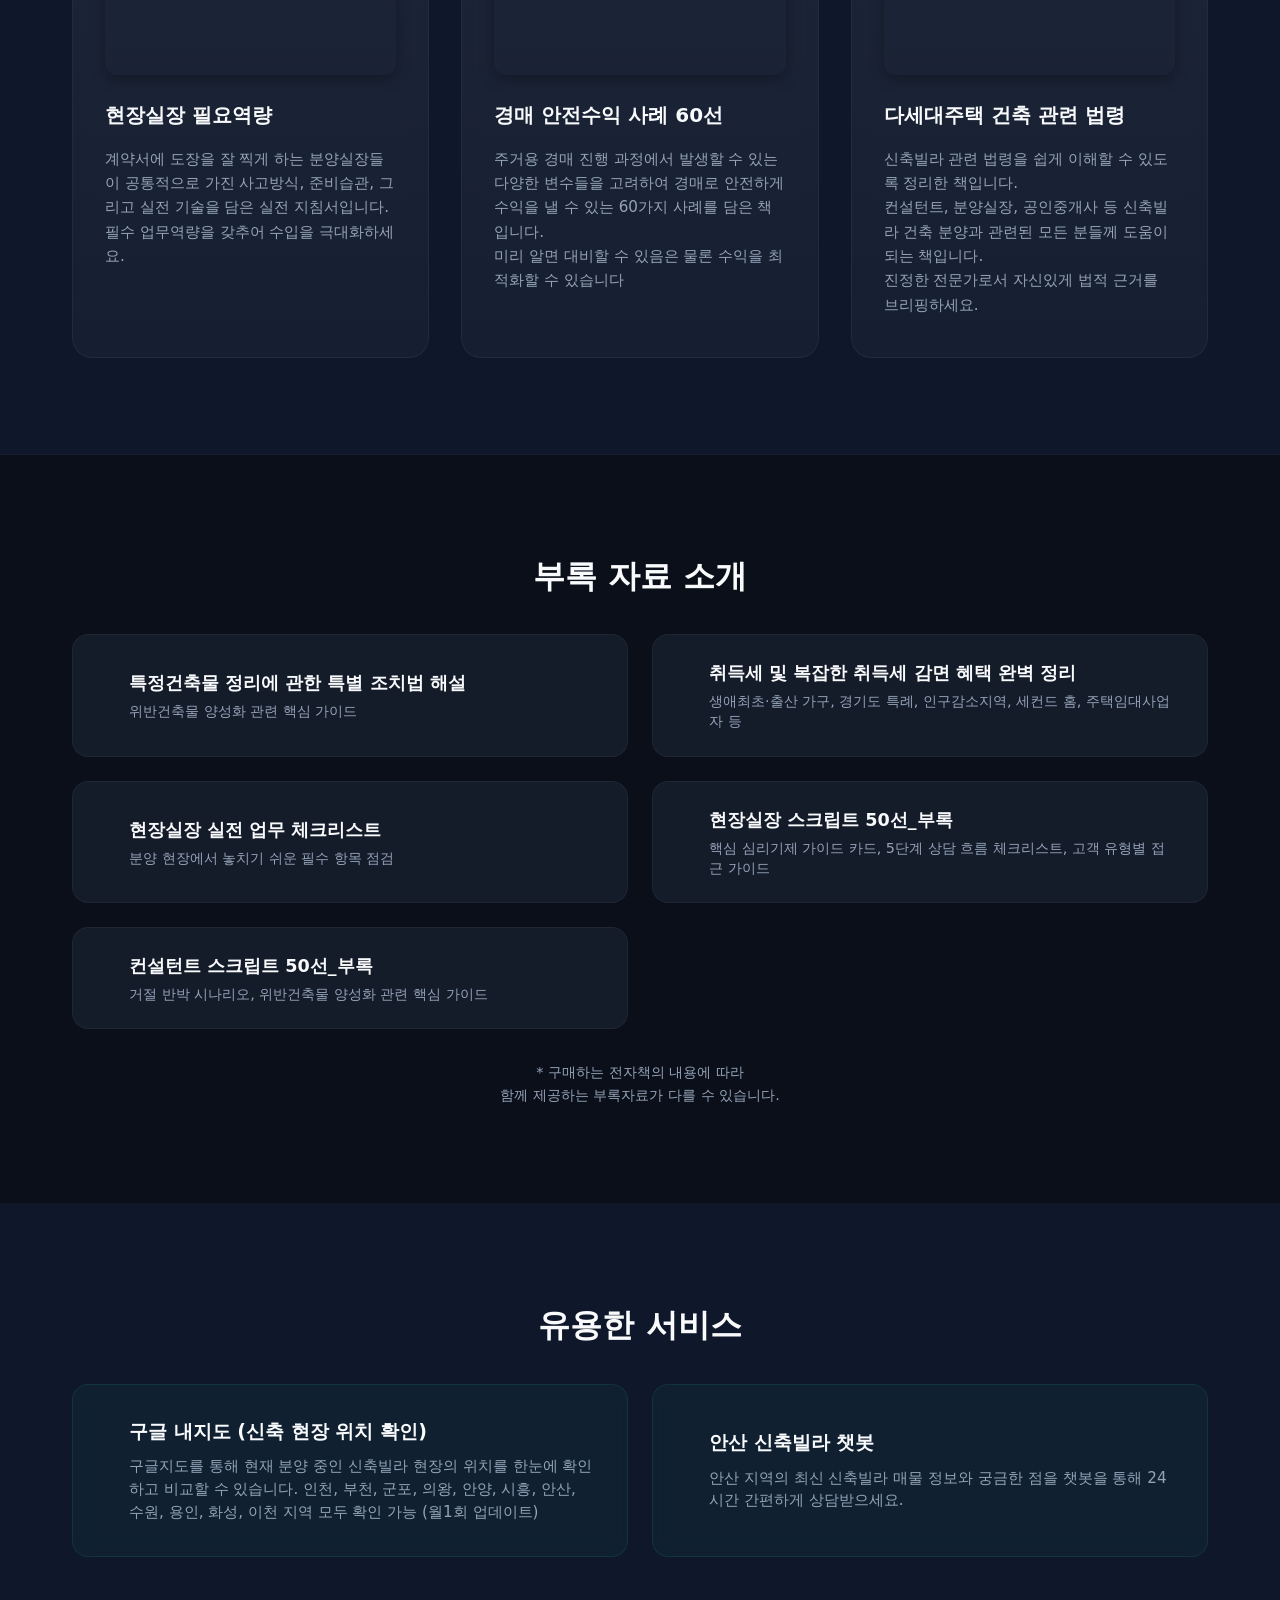
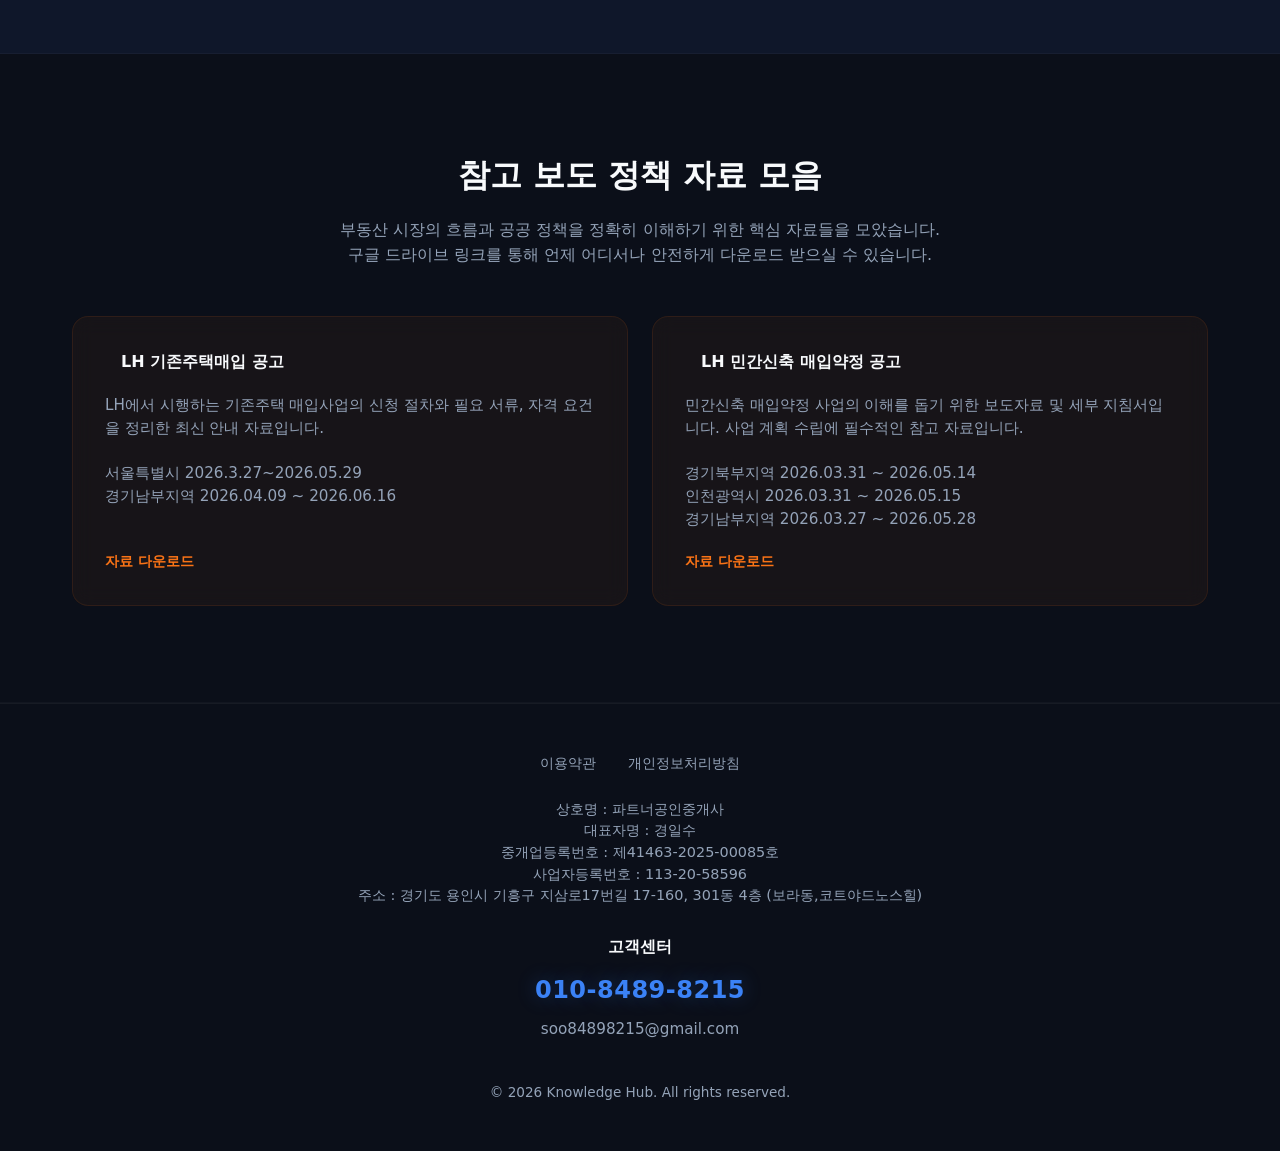
==== commit e3958c94: "부록 자료 섹션에 취득세 감면 혜택 카드 추가" ====
--- a/index.html
+++ b/index.html
@@ -156,7 +156,7 @@
                         <a href="#" class="appendix-card" target="_blank" rel="noopener noreferrer">
                             <i class="ph ph-file-pdf"></i>
                             <div class="appendix-content">
-                                <h4>복잡한 취득세 감면 혜택 완벽 정리</h4>
+                                <h4>취득세 및 복잡한 취득세 감면 혜택 완벽 정리</h4>
                                 <p>생애최초·출산 가구, 경기도 특례, 인구감소지역, 세컨드 홈, 주택임대사업자 등</p>
                             </div>
                         </a>
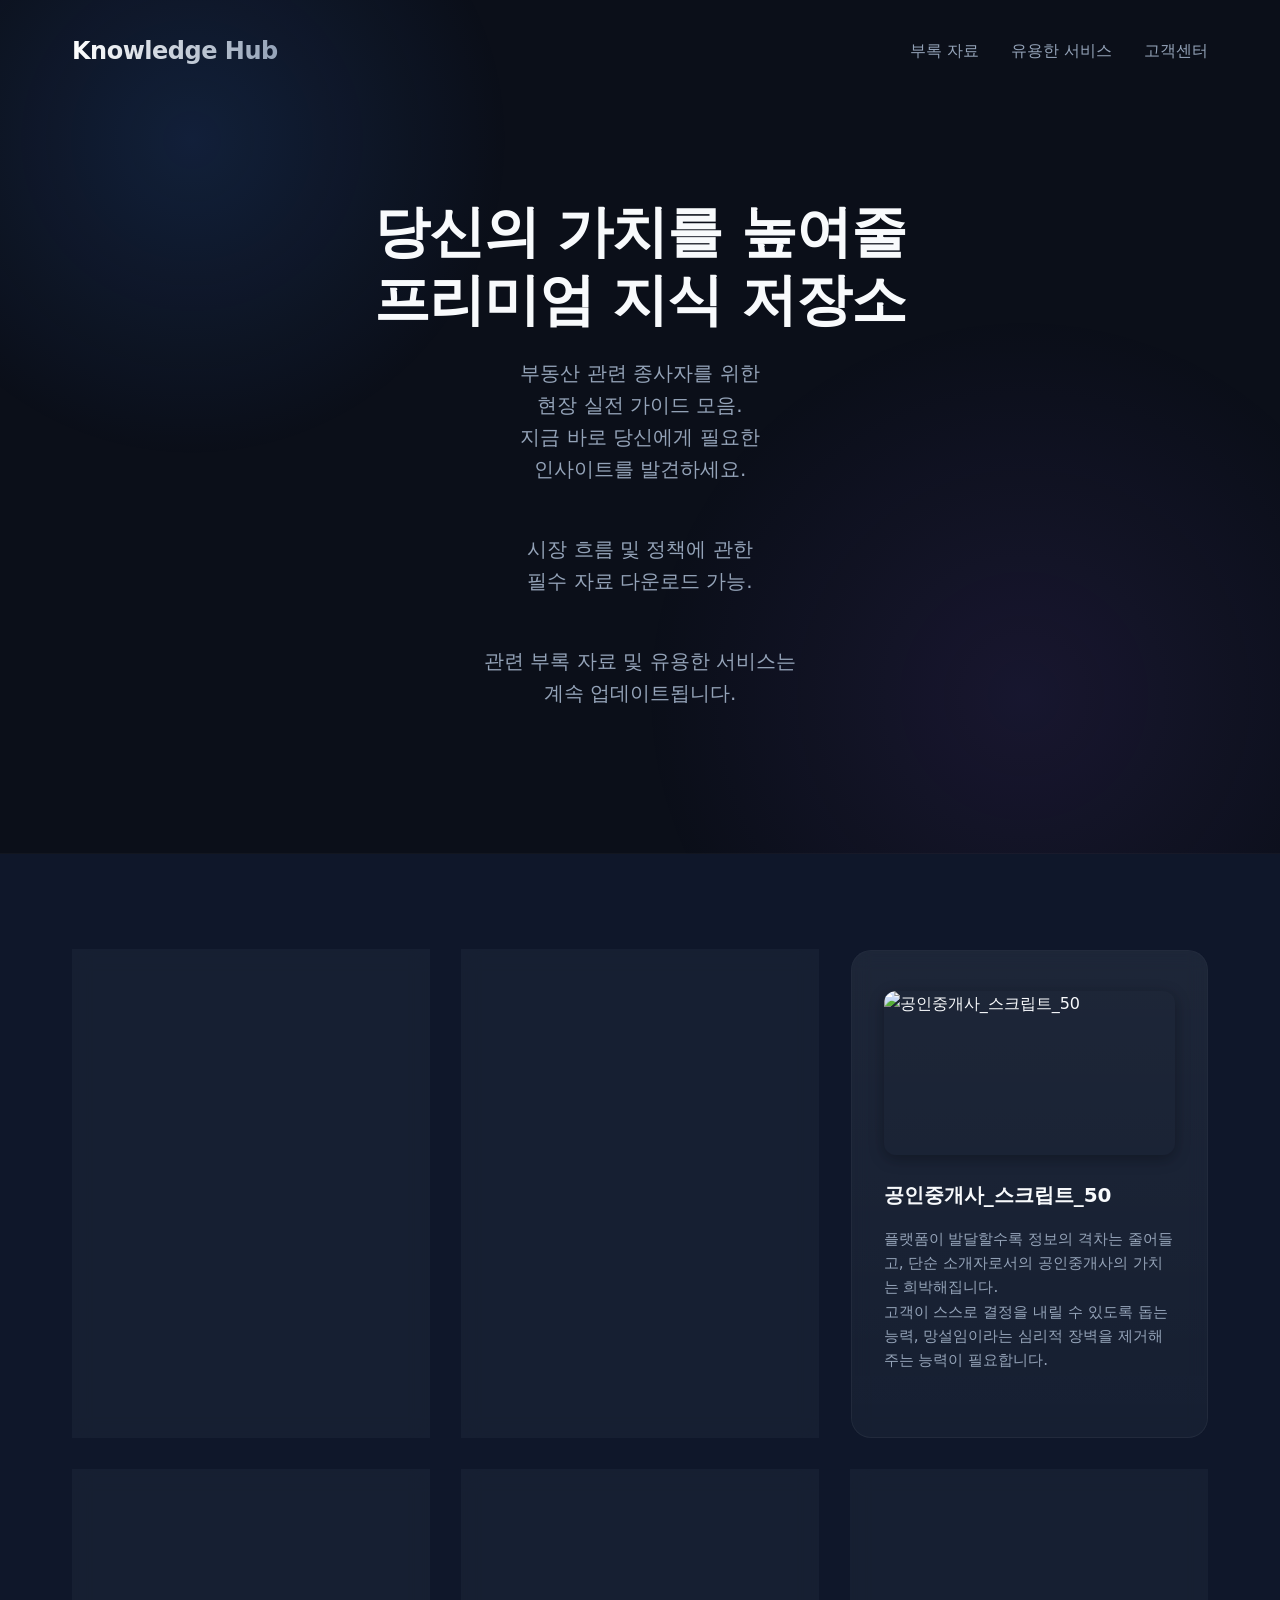
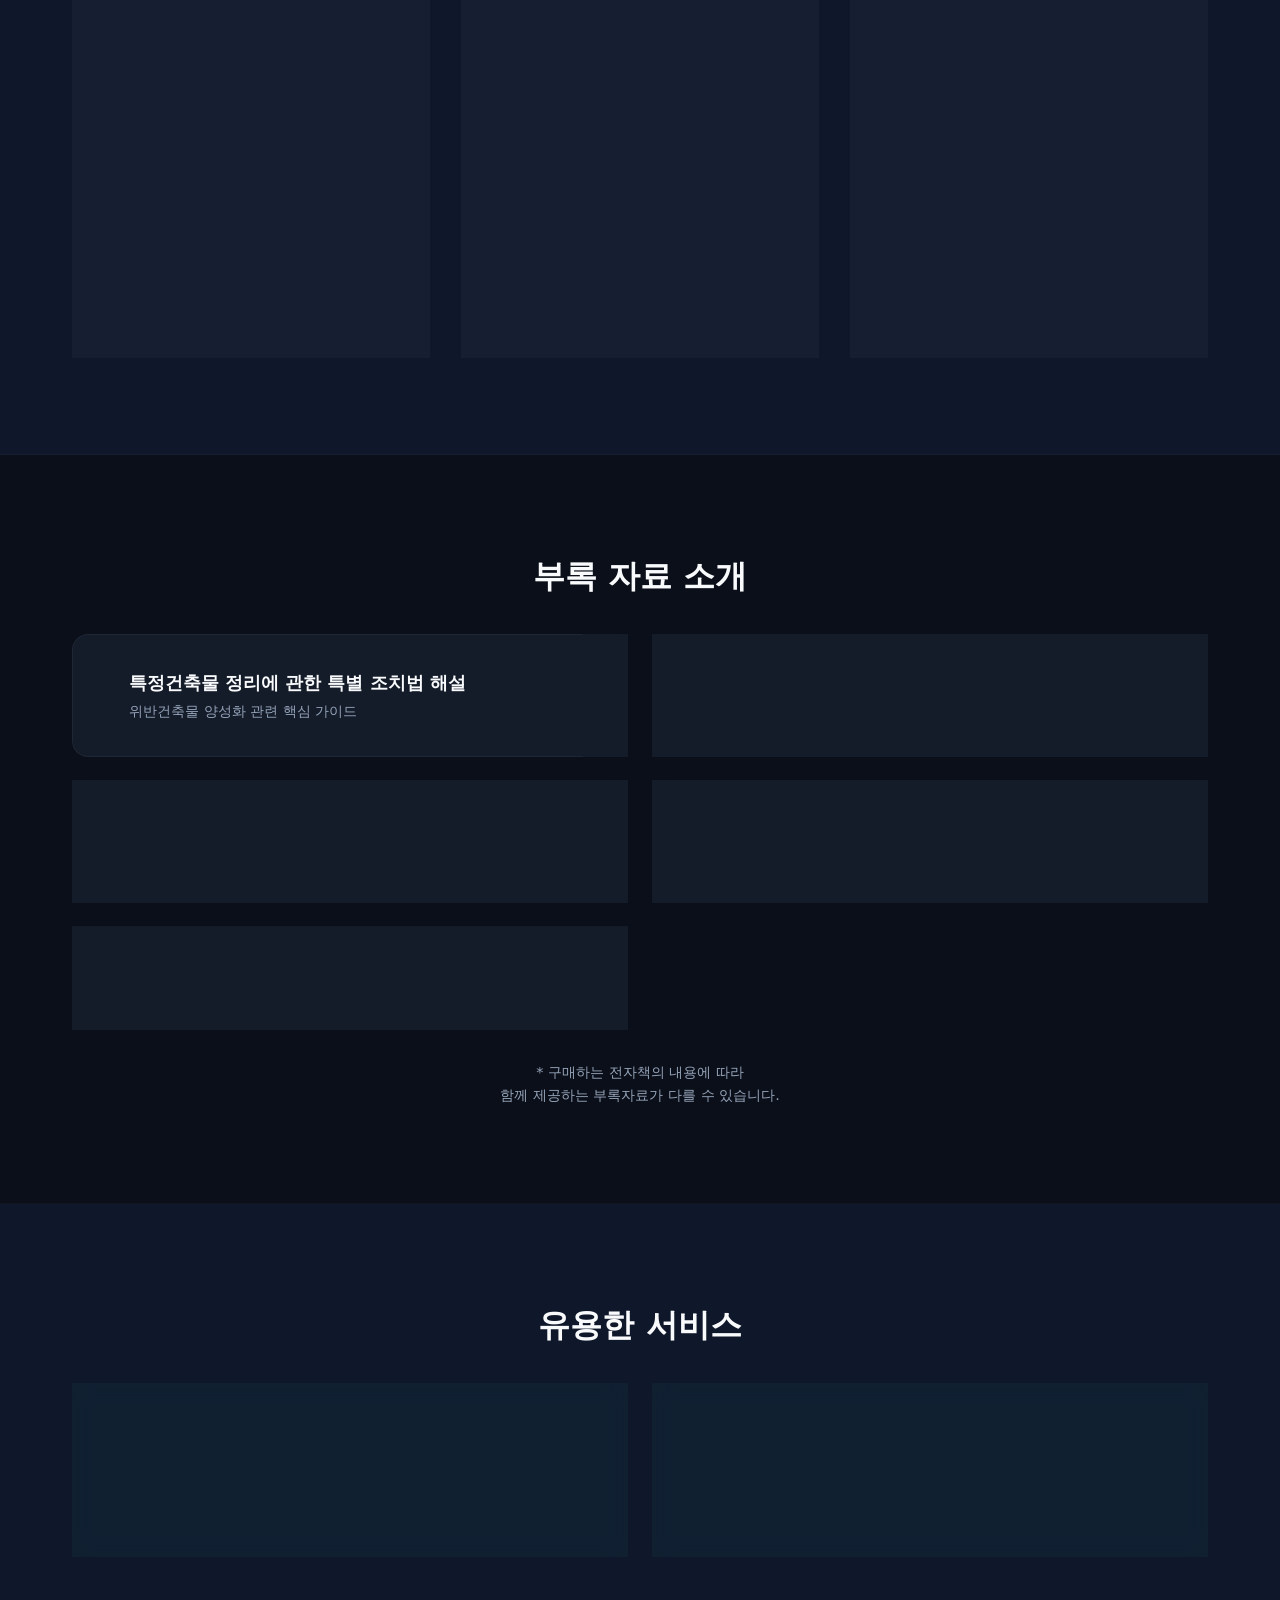
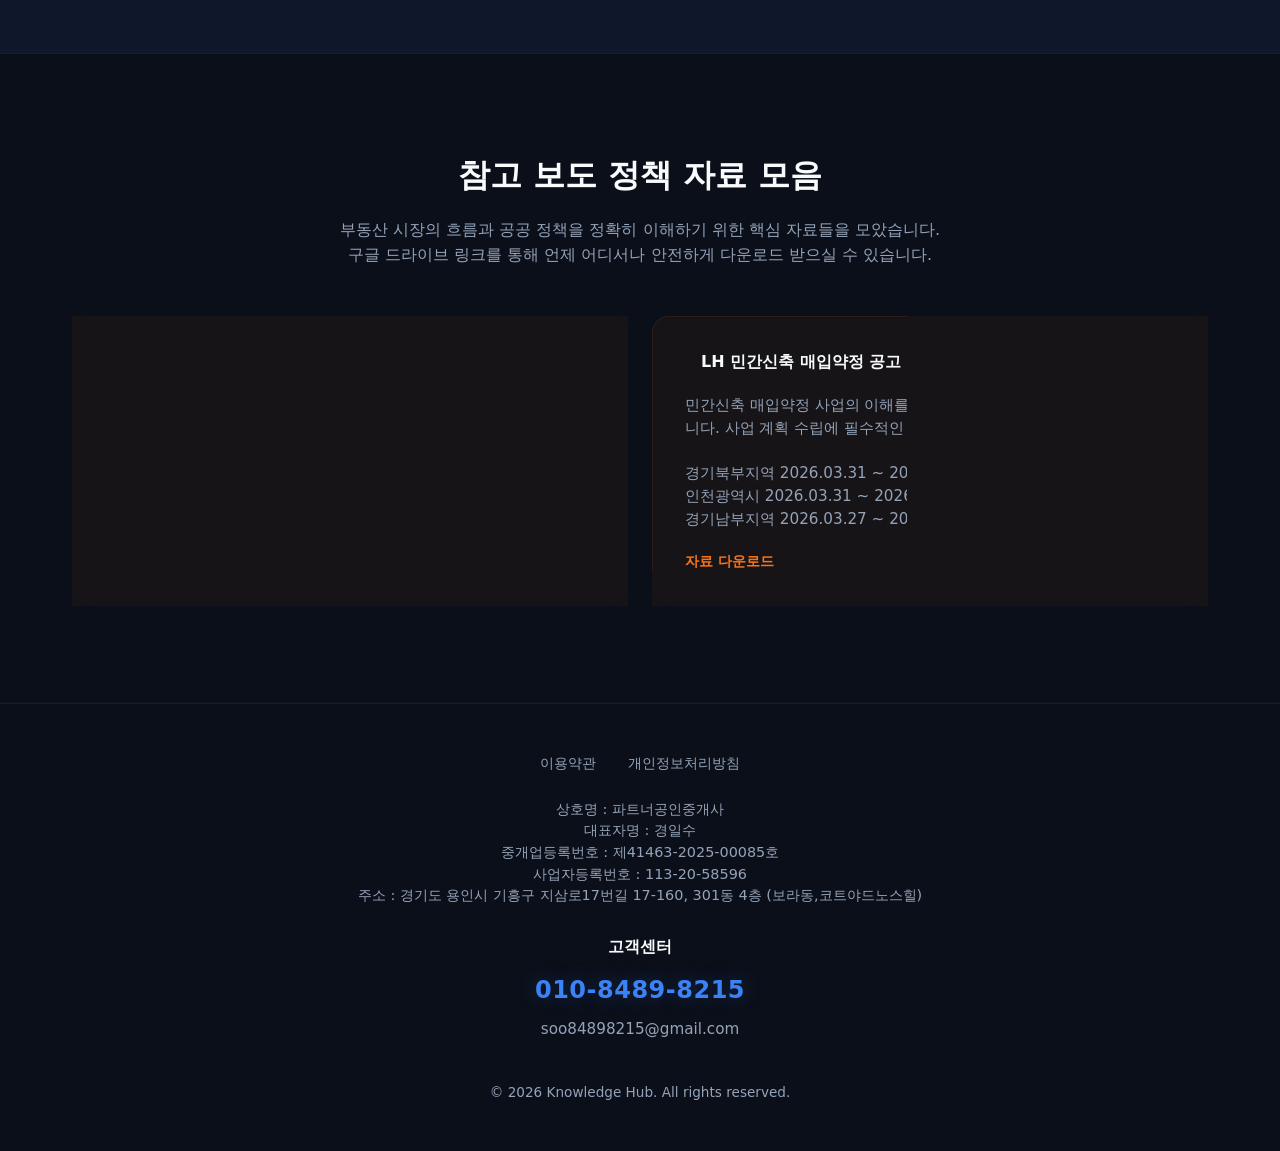
==== commit 211d9760: "Optimize metadata for Threads and fix HTML structure" ====
--- a/index.html
+++ b/index.html
@@ -12,288 +12,297 @@
     <meta property="og:url" content="https://hubpage-pdf.vercel.app/">
     <meta property="og:title" content="프리미엄 지식 저장소 | Knowledge Hub">
     <meta property="og:description" content="부동산 전문가를 위한 실전 전자책 시리즈 및 가이드 모음">
-    <meta property="og:image" content="https://hubpage-pdf.vercel.app/images/knowledgehub0420.png">
+    <meta property="og:image" content="https://hubpage-pdf.vercel.app/images/knowledgehub0420.jpg">
 
     <!-- Twitter -->
-    <meta property="twitter:card" content="summary_large_image">
-    <meta property="twitter:url" content="https://hubpage-pdf.vercel.app/">
-    <meta property="twitter:title" content="프리미엄 지식 저장소 | Knowledge Hub">
-    <meta property="twitter:description" content="부동산 전문가를 위한 실전 전자책 시리즈 및 가이드 모음">
-    <meta property="twitter:image" content="https://hubpage-pdf.vercel.app/images/knowledgehub0420.png">
+    <meta name="twitter:card" content="summary_large_image">
+    <meta name="twitter:url" content="https://hubpage-pdf.vercel.app/">
+    <meta name="twitter:title" content="프리미엄 지식 저장소 | Knowledge Hub">
+    <meta name="twitter:description" content="부동산 전문가를 위한 실전 전자책 시리즈 및 가이드 모음">
+    <meta name="twitter:image" content="https://hubpage-pdf.vercel.app/images/knowledgehub0420.jpg">
+
+    <!-- Mobile & Browser Theme -->
+    <meta name="theme-color" content="#0b0f19">
+    <meta name="apple-mobile-web-app-capable" content="yes">
+    <meta name="apple-mobile-web-app-status-bar-style" content="black-translucent">
+    <meta name="format-detection" content="telephone=no">
 
     <link rel="stylesheet" href="index.css">
     <!-- Phosphor Icons -->
     <script src="https://unpkg.com/@phosphor-icons/web"></script>
+
+    <!-- Additional Meta for Threads/Meta -->
+    <meta property="og:site_name" content="Knowledge Hub">
+    <meta property="og:locale" content="ko_KR">
+    <meta property="og:image:width" content="1200">
+    <meta property="og:image:height" content="630">
+    <meta property="og:image:alt" content="프리미엄 지식 저장소 Knowledge Hub 메인 이미지">
 </head>
 
 <body>
     <div class="bg-glow"></div>
     <div class="bg-glow-2"></div>
 
-    <body>
-        <div class="bg-glow"></div>
-        <div class="bg-glow-2"></div>
-
-        <!-- Header -->
-        <header>
-            <div class="container">
-                <div class="header-content"
-                    style="display: flex; justify-content: space-between; align-items: center; width: 100%;">
-                    <div class="brand">Knowledge Hub</div>
-                    <nav class="nav-links">
-                        <a href="#appendix">부록 자료</a>
-                        <a href="#services">유용한 서비스</a>
-                        <a href="#footer">고객센터</a>
-                    </nav>
-                </div>
-            </div>
-        </header>
-
-        <!-- Hero Section -->
-        <section class="section-wrapper">
-            <div class="container">
-                <div class="hero">
-                    <h1>당신의 가치를 높여줄<br>프리미엄 지식 저장소</h1>
-                    <p>부동산 관련 종사자를 위한<br>현장 실전 가이드 모음.<br>지금 바로 당신에게 필요한<br>인사이트를 발견하세요.</p>
-                    <p>시장 흐름 및 정책에 관한<br>필수 자료 다운로드 가능.</p>
-                    <p>관련 부록 자료 및 유용한 서비스는<br>계속 업데이트됩니다.</p>
-                </div>
-            </div>
-        </section>
-
-        <!-- E-Book Grid Section -->
-        <section class="section-wrapper bg-alt">
-            <div class="container">
-                <div class="ebook-grid">
+    <!-- Header -->
+    <header>
+        <div class="container">
+            <div class="header-content"
+                style="display: flex; justify-content: space-between; align-items: center; width: 100%;">
+                <div class="brand">Knowledge Hub</div>
+                <nav class="nav-links">
+                    <a href="#appendix">부록 자료</a>
+                    <a href="#services">유용한 서비스</a>
+                    <a href="#footer">고객센터</a>
+                </nav>
+            </div>
+        </div>
+    </header>
+
+    <!-- Hero Section -->
+    <section class="section-wrapper">
+        <div class="container">
+            <div class="hero">
+                <h1>당신의 가치를 높여줄<br>프리미엄 지식 저장소</h1>
+                <p>부동산 관련 종사자를 위한<br>현장 실전 가이드 모음.<br>지금 바로 당신에게 필요한<br>인사이트를 발견하세요.</p>
+                <p>시장 흐름 및 정책에 관한<br>필수 자료 다운로드 가능.</p>
+                <p>관련 부록 자료 및 유용한 서비스는<br>계속 업데이트됩니다.</p>
+            </div>
+        </div>
+    </section>
+
+    <!-- E-Book Grid Section -->
+    <section class="section-wrapper bg-alt">
+        <div class="container">
+            <div class="ebook-grid">
+                <!-- Card 1 -->
+                <a href="https://script-manager-villa.vercel.app/" class="card" target="_blank"
+                    rel="noopener noreferrer">
+                    <div class="mockup-wrapper">
+                        <img src="images/ebook_mockup_fieldmanager.png" alt="현장실장_스크립트_50" class="mockup-img">
+                    </div>
+                    <h3>현장실장_스크립트_50</h3>
+                    <p>미분양 제로, 계약을 부르는 분양실장의 비밀노트.<br>스크립트에는 왜 그 말이 고객의 마음을 움직이는지에 대한 심리적 원리가 함께
+                        담겨 있습니다.<br> 이 책은 신축빌라 분양 현장에서 일하는 분양실장을 위한 실전 스크립트입니다.</p>
+                </a>
+
+                <!-- Card 2 -->
+                <a href="https://script-consultant-villa.vercel.app/" class="card" target="_blank"
+                    rel="noopener noreferrer">
+                    <div class="mockup-wrapper">
+                        <img src="images/ebook_mockup_consultant.png" alt="컨설턴트_스크립트_50" class="mockup-img">
+                    </div>
+                    <h3>컨설턴트_스크립트_50</h3>
+                    <p>어떤 말을 어느 타이밍에 어떤 방식으로 건네느냐에 따라 같은 고객이 계약서에 도장을 찍기도 하고 그냥 돌아가기도 합니다. 이 차이는 능력의 차이가 아닙니다. 준비의
+                        차이입니다.
+                        <br> 이 책은 신축빌라 분양 컨설턴트를 위한 실전 스크립트입니다.
+                    </p>
+                </a>
+
+                <!-- Card 3 -->
+                <a href="https://script-realtor-villa.vercel.app/" class="card" target="_blank"
+                    rel="noopener noreferrer">
+                    <div class="mockup-wrapper">
+                        <img src="images/ebook_mockup_realtor.png" alt="공인중개사_스크립트_50" class="mockup-img">
+                    </div>
+                    <h3>공인중개사_스크립트_50</h3>
+                    <p>플랫폼이 발달할수록 정보의 격차는 줄어들고, 단순 소개자로서의 공인중개사의 가치는 희박해집니다.<br>고객이 스스로 결정을 내릴 수 있도록 돕는 능력, 망설임이라는
+                        심리적 장벽을 제거해 주는 능력이 필요합니다.</p>
+                </a>
+
+                <!-- Card 4 -->
+                <a href="https://ability-manager-villa.vercel.app/" class="card" target="_blank"
+                    rel="noopener noreferrer">
+                    <div class="mockup-wrapper">
+                        <img src="images/ebook_mockup_fieldmanager_requiredability.png" alt="현장실장 필요역량"
+                            class="mockup-img">
+                    </div>
+                    <h3>현장실장 필요역량</h3>
+                    <p>계약서에 도장을 잘 찍게 하는 분양실장들이 공통적으로 가진 사고방식, 준비습관, 그리고 실전 기술을 담은 실전 지침서입니다.<br>필수 업무역량을 갖추어 수입을
+                        극대화하세요.</p>
+                </a>
+
+                <!-- Card 5 -->
+                <a href="#" class="card" target="_blank" rel="noopener noreferrer">
+                    <div class="mockup-wrapper">
+                        <img src="images/being_upcoming.png" alt="경매 안전수익 사례 60선" class="mockup-img">
+                    </div>
+                    <h3>경매 안전수익 사례 60선</h3>
+                    <p>주거용 경매 진행 과정에서 발생할 수 있는 다양한 변수들을 고려하여 경매로 안전하게 수익을 낼 수 있는 60가지 사례를 담은 책입니다.<br>미리 알면 대비할 수
+                        있음은 물론 수익을 최적화할 수 있습니다</p>
+                </a>
+
+                <!-- Card 6 -->
+                <a href="#" class="card" target="_blank" rel="noopener noreferrer">
+                    <div class="mockup-wrapper">
+                        <img src="images/being_upcoming.png" alt="다세대주택 건축 관련 법령" class="mockup-img">
+                    </div>
+                    <h3>다세대주택 건축 관련 법령</h3>
+                    <p>신축빌라 관련 법령을 쉽게 이해할 수 있도록 정리한 책입니다.<br>컨설턴트, 분양실장, 공인중개사 등 신축빌라 건축 분양과 관련된 모든 분들께 도움이 되는
+                        책입니다.<br>진정한 전문가로서 자신있게 법적 근거를 브리핑하세요.
+                    </p>
+                </a>
+            </div>
+        </div>
+    </section>
+
+    <!-- Appendix Section -->
+    <section id="appendix" class="section-wrapper">
+        <div class="container">
+            <div class="appendix-section">
+                <h2 class="section-title"
+                    style="font-size: 2rem; font-weight: 800; margin-bottom: 2rem; text-align: center;">부록 자료 소개
+                </h2>
+                <div class="appendix-grid">
                     <!-- Card 1 -->
-                    <a href="https://script-manager-villa.vercel.app/" class="card" target="_blank"
-                        rel="noopener noreferrer">
-                        <div class="mockup-wrapper">
-                            <img src="images/ebook_mockup_fieldmanager.png" alt="현장실장_스크립트_50" class="mockup-img">
-                        </div>
-                        <h3>현장실장_스크립트_50</h3>
-                        <p>미분양 제로, 계약을 부르는 분양실장의 비밀노트.<br>스크립트에는 왜 그 말이 고객의 마음을 움직이는지에 대한 심리적 원리가 함께
-                            담겨 있습니다.<br> 이 책은 신축빌라 분양 현장에서 일하는 분양실장을 위한 실전 스크립트입니다.</p>
-                    </a>
-
+                    <a href="#" class="appendix-card" target="_blank" rel="noopener noreferrer">
+                        <i class="ph ph-file-pdf"></i>
+                        <div class="appendix-content">
+                            <h4>특정건축물 정리에 관한 특별 조치법 해설</h4>
+                            <p>위반건축물 양성화 관련 핵심 가이드</p>
+                        </div>
+                    </a>
                     <!-- Card 2 -->
-                    <a href="https://script-consultant-villa.vercel.app/" class="card" target="_blank"
-                        rel="noopener noreferrer">
-                        <div class="mockup-wrapper">
-                            <img src="images/ebook_mockup_consultant.png" alt="컨설턴트_스크립트_50" class="mockup-img">
-                        </div>
-                        <h3>컨설턴트_스크립트_50</h3>
-                        <p>어떤 말을 어느 타이밍에 어떤 방식으로 건네느냐에 따라 같은 고객이 계약서에 도장을 찍기도 하고 그냥 돌아가기도 합니다. 이 차이는 능력의 차이가 아닙니다. 준비의
-                            차이입니다.
-                            <br> 이 책은 신축빌라 분양 컨설턴트를 위한 실전 스크립트입니다.
-                        </p>
-                    </a>
-
+                    <a href="#" class="appendix-card" target="_blank" rel="noopener noreferrer">
+                        <i class="ph ph-file-pdf"></i>
+                        <div class="appendix-content">
+                            <h4>취득세 및 복잡한 취득세 감면 혜택 완벽 정리</h4>
+                            <p>생애최초·출산 가구, 경기도 특례, 인구감소지역, 세컨드 홈, 주택임대사업자 등</p>
+                        </div>
+                    </a>
                     <!-- Card 3 -->
-                    <a href="https://script-realtor-villa.vercel.app/" class="card" target="_blank"
-                        rel="noopener noreferrer">
-                        <div class="mockup-wrapper">
-                            <img src="images/ebook_mockup_realtor.png" alt="공인중개사_스크립트_50" class="mockup-img">
-                        </div>
-                        <h3>공인중개사_스크립트_50</h3>
-                        <p>플랫폼이 발달할수록 정보의 격차는 줄어들고, 단순 소개자로서의 공인중개사의 가치는 희박해집니다.<br>고객이 스스로 결정을 내릴 수 있도록 돕는 능력, 망설임이라는
-                            심리적 장벽을 제거해 주는 능력이 필요합니다.</p>
-                    </a>
-
+                    <a href="#" class="appendix-card" target="_blank" rel="noopener noreferrer">
+                        <i class="ph ph-file-pdf"></i>
+                        <div class="appendix-content">
+                            <h4>현장실장 실전 업무 체크리스트</h4>
+                            <p>분양 현장에서 놓치기 쉬운 필수 항목 점검</p>
+                        </div>
+                    </a>
                     <!-- Card 4 -->
-                    <a href="https://ability-manager-villa.vercel.app/" class="card" target="_blank"
-                        rel="noopener noreferrer">
-                        <div class="mockup-wrapper">
-                            <img src="images/ebook_mockup_fieldmanager_requiredability.png" alt="현장실장 필요역량"
-                                class="mockup-img">
-                        </div>
-                        <h3>현장실장 필요역량</h3>
-                        <p>계약서에 도장을 잘 찍게 하는 분양실장들이 공통적으로 가진 사고방식, 준비습관, 그리고 실전 기술을 담은 실전 지침서입니다.<br>필수 업무역량을 갖추어 수입을
-                            극대화하세요.</p>
-                    </a>
-
+                    <a href="#" class="appendix-card" target="_blank" rel="noopener noreferrer">
+                        <i class="ph ph-file-pdf"></i>
+                        <div class="appendix-content">
+                            <h4>현장실장 스크립트 50선_부록</h4>
+                            <p>핵심 심리기제 가이드 카드, 5단계 상담 흐름 체크리스트, 고객 유형별 접근 가이드</p>
+                        </div>
+                    </a>
                     <!-- Card 5 -->
-                    <a href="#" class="card" target="_blank" rel="noopener noreferrer">
-                        <div class="mockup-wrapper">
-                            <img src="images/being_upcoming.png" alt="경매 안전수익 사례 60선" class="mockup-img">
-                        </div>
-                        <h3>경매 안전수익 사례 60선</h3>
-                        <p>주거용 경매 진행 과정에서 발생할 수 있는 다양한 변수들을 고려하여 경매로 안전하게 수익을 낼 수 있는 60가지 사례를 담은 책입니다.<br>미리 알면 대비할 수
-                            있음은 물론 수익을 최적화할 수 있습니다</p>
-                    </a>
-
-                    <!-- Card 6 -->
-                    <a href="#" class="card" target="_blank" rel="noopener noreferrer">
-                        <div class="mockup-wrapper">
-                            <img src="images/being_upcoming.png" alt="다세대주택 건축 관련 법령" class="mockup-img">
-                        </div>
-                        <h3>다세대주택 건축 관련 법령</h3>
-                        <p>신축빌라 관련 법령을 쉽게 이해할 수 있도록 정리한 책입니다.<br>컨설턴트, 분양실장, 공인중개사 등 신축빌라 건축 분양과 관련된 모든 분들께 도움이 되는
-                            책입니다.<br>진정한 전문가로서 자신있게 법적 근거를 브리핑하세요.
-                        </p>
-                    </a>
-                </div>
-            </div>
-        </section>
-
-        <!-- Appendix Section -->
-        <section id="appendix" class="section-wrapper">
-            <div class="container">
-                <div class="appendix-section">
-                    <h2 class="section-title"
-                        style="font-size: 2rem; font-weight: 800; margin-bottom: 2rem; text-align: center;">부록 자료 소개
-                    </h2>
-                    <div class="appendix-grid">
-                        <!-- Card 1 -->
-                        <a href="#" class="appendix-card" target="_blank" rel="noopener noreferrer">
-                            <i class="ph ph-file-pdf"></i>
-                            <div class="appendix-content">
-                                <h4>특정건축물 정리에 관한 특별 조치법 해설</h4>
-                                <p>위반건축물 양성화 관련 핵심 가이드</p>
-                            </div>
-                        </a>
-                        <!-- Card 2 -->
-                        <a href="#" class="appendix-card" target="_blank" rel="noopener noreferrer">
-                            <i class="ph ph-file-pdf"></i>
-                            <div class="appendix-content">
-                                <h4>취득세 및 복잡한 취득세 감면 혜택 완벽 정리</h4>
-                                <p>생애최초·출산 가구, 경기도 특례, 인구감소지역, 세컨드 홈, 주택임대사업자 등</p>
-                            </div>
-                        </a>
-                        <!-- Card 3 -->
-                        <a href="#" class="appendix-card" target="_blank" rel="noopener noreferrer">
-                            <i class="ph ph-file-pdf"></i>
-                            <div class="appendix-content">
-                                <h4>현장실장 실전 업무 체크리스트</h4>
-                                <p>분양 현장에서 놓치기 쉬운 필수 항목 점검</p>
-                            </div>
-                        </a>
-                        <!-- Card 4 -->
-                        <a href="#" class="appendix-card" target="_blank" rel="noopener noreferrer">
-                            <i class="ph ph-file-pdf"></i>
-                            <div class="appendix-content">
-                                <h4>현장실장 스크립트 50선_부록</h4>
-                                <p>핵심 심리기제 가이드 카드, 5단계 상담 흐름 체크리스트, 고객 유형별 접근 가이드</p>
-                            </div>
-                        </a>
-                        <!-- Card 5 -->
-                        <a href="#" class="appendix-card" target="_blank" rel="noopener noreferrer">
-                            <i class="ph ph-file-pdf"></i>
-                            <div class="appendix-content">
-                                <h4>컨설턴트 스크립트 50선_부록</h4>
-                                <p>거절 반박 시나리오, 위반건축물 양성화 관련 핵심 가이드</p>
-                            </div>
-                        </a>
-                    </div>
-                    <p class="appendix-notice"
-                        style="text-align: center; color: var(--text-secondary); font-size: 0.9rem; margin-top: 2rem;">*
-                        구매하는
-                        전자책의 내용에 따라<br>함께 제공하는 부록자료가 다를 수 있습니다.</p>
-                </div>
-            </div>
-        </section>
-
-        <!-- Useful Services Section -->
-        <section id="services" class="section-wrapper bg-alt">
-            <div class="container">
-                <div class="service-section">
-                    <h2 class="section-title"
-                        style="font-size: 2rem; font-weight: 800; margin-bottom: 2rem; text-align: center;">유용한 서비스</h2>
-                    <div class="service-grid">
-                        <!-- Card 1: Google Maps -->
-                        <a href="https://m.site.naver.com/1TUaJ" target="_blank" class="service-card">
-                            <i class="ph ph-map-trifold"></i>
-                            <div class="service-content">
-                                <h4>구글 내지도 (신축 현장 위치 확인)</h4>
-                                <p>구글지도를 통해 현재 분양 중인 신축빌라 현장의 위치를 한눈에 확인하고 비교할 수 있습니다. 인천, 부천, 군포, 의왕, 안양, 시흥, 안산, 수원,
-                                    용인, 화성, 이천 지역 모두 확인 가능 (월1회 업데이트)</p>
-                            </div>
-                        </a>
-                        <!-- Card 2: Chatbot -->
-                        <a href="https://chatbot-villa-ansan.vercel.app/" target="_blank" class="service-card">
-                            <i class="ph ph-chats-teardrop"></i>
-                            <div class="service-content">
-                                <h4>안산 신축빌라 챗봇</h4>
-                                <p>안산 지역의 최신 신축빌라 매물 정보와 궁금한 점을 챗봇을 통해 24시간 간편하게 상담받으세요.</p>
-                            </div>
-                        </a>
-                    </div>
-                </div>
-            </div>
-        </section>
-
-        <!-- Policy Resources Section -->
-        <section id="policy-resources" class="section-wrapper">
-            <div class="container">
-                <div class="policy-section">
-                    <h2 class="section-title"
-                        style="font-size: 2rem; font-weight: 800; margin-bottom: 1rem; text-align: center;">참고 보도 정책 자료
-                        모음
-                    </h2>
-                    <p
-                        style="text-align: center; color: var(--text-secondary); margin-bottom: 3rem; max-width: 700px; margin-left: auto; margin-right: auto;">
-                        부동산 시장의 흐름과 공공 정책을 정확히 이해하기 위한 핵심 자료들을 모았습니다.<br>구글 드라이브 링크를 통해 언제 어디서나 안전하게 다운로드 받으실 수 있습니다.
-                    </p>
-                    <div class="policy-grid">
-                        <!-- Card 1 -->
-                        <a href="https://drive.google.com/drive/folders/1_m2UrDTNJWks93ycEwBh9SR0DVIuImEN?usp=sharing"
-                            target="_blank" class="policy-card">
-                            <div class="policy-header">
-                                <i class="ph ph-newspaper"></i>
-                                <h4>LH 기존주택매입 공고</h4>
-                            </div>
-                            <div class="policy-content">
-                                <p>LH에서 시행하는 기존주택 매입사업의 신청 절차와 필요 서류, 자격 요건을 정리한 최신 안내 자료입니다.</p>
-                                <p><br>서울특별시 2026.3.27~2026.05.29<br>경기남부지역 2026.04.09 ~ 2026.06.16</p>
-                            </div>
-                            <div class="download-link">
-                                자료 다운로드 <i class="ph ph-download-simple"></i>
-                            </div>
-                        </a>
-                        <!-- Card 2 -->
-                        <a href="https://drive.google.com/drive/folders/1H_BWEYuvxJ44mhsqTEtXTh3fLIVQtWRe?usp=sharing"
-                            target="_blank" class="policy-card">
-                            <div class="policy-header">
-                                <i class="ph ph-newspaper"></i>
-                                <h4>LH 민간신축 매입약정 공고</h4>
-                            </div>
-                            <div class="policy-content">
-                                <p>민간신축 매입약정 사업의 이해를 돕기 위한 보도자료 및 세부 지침서입니다. 사업 계획 수립에 필수적인 참고 자료입니다.</p>
-                                <p><br>경기북부지역 2026.03.31 ~ 2026.05.14<br>인천광역시 2026.03.31 ~ 2026.05.15<br>경기남부지역
-                                    2026.03.27 ~
-                                    2026.05.28</p>
-                            </div>
-                            <div class="download-link">
-                                자료 다운로드 <i class="ph ph-download-simple"></i>
-                            </div>
-                        </a>
-                    </div>
-                </div>
-            </div>
-        </section>
-
-        <!-- Footer -->
-        <footer id="footer">
-            <div class="container">
-                <div class="footer-content">
-                    <div class="footer-links">
-                        <a href="terms.html">이용약관</a>
-                        <a href="privacy.html">개인정보처리방침</a>
-                    </div>
-                    <div class="contact-info">
-                        <p>상호명 : 파트너공인중개사<br>대표자명 : 경일수<br>중개업등록번호 : 제41463-2025-00085호<br>사업자등록번호 : 113-20-58596<br>주소
-                            : 경기도 용인시 기흥구 지삼로17번길 17-160, 301동 4층
-                            (보라동,코트야드노스힐)</p>
-                        <p class="contact-label">고객센터</p>
-                        <span class="phone">010-8489-8215</span>
-                        <span class="email">soo84898215@gmail.com</span>
-                    </div>
-                    <div class="copyright">
-                        &copy; 2026 Knowledge Hub. All rights reserved.
-                    </div>
-                </div>
-            </div>
-        </footer>
-    </body>
+                    <a href="#" class="appendix-card" target="_blank" rel="noopener noreferrer">
+                        <i class="ph ph-file-pdf"></i>
+                        <div class="appendix-content">
+                            <h4>컨설턴트 스크립트 50선_부록</h4>
+                            <p>거절 반박 시나리오, 위반건축물 양성화 관련 핵심 가이드</p>
+                        </div>
+                    </a>
+                </div>
+                <p class="appendix-notice"
+                    style="text-align: center; color: var(--text-secondary); font-size: 0.9rem; margin-top: 2rem;">*
+                    구매하는
+                    전자책의 내용에 따라<br>함께 제공하는 부록자료가 다를 수 있습니다.</p>
+            </div>
+        </div>
+    </section>
+
+    <!-- Useful Services Section -->
+    <section id="services" class="section-wrapper bg-alt">
+        <div class="container">
+            <div class="service-section">
+                <h2 class="section-title"
+                    style="font-size: 2rem; font-weight: 800; margin-bottom: 2rem; text-align: center;">유용한 서비스</h2>
+                <div class="service-grid">
+                    <!-- Card 1: Google Maps -->
+                    <a href="https://m.site.naver.com/1TUaJ" target="_blank" class="service-card">
+                        <i class="ph ph-map-trifold"></i>
+                        <div class="service-content">
+                            <h4>구글 내지도 (신축 현장 위치 확인)</h4>
+                            <p>구글지도를 통해 현재 분양 중인 신축빌라 현장의 위치를 한눈에 확인하고 비교할 수 있습니다. 인천, 부천, 군포, 의왕, 안양, 시흥, 안산, 수원,
+                                용인, 화성, 이천 지역 모두 확인 가능 (월1회 업데이트)</p>
+                        </div>
+                    </a>
+                    <!-- Card 2: Chatbot -->
+                    <a href="https://chatbot-villa-ansan.vercel.app/" target="_blank" class="service-card">
+                        <i class="ph ph-chats-teardrop"></i>
+                        <div class="service-content">
+                            <h4>안산 신축빌라 챗봇</h4>
+                            <p>안산 지역의 최신 신축빌라 매물 정보와 궁금한 점을 챗봇을 통해 24시간 간편하게 상담받으세요.</p>
+                        </div>
+                    </a>
+                </div>
+            </div>
+        </div>
+    </section>
+
+    <!-- Policy Resources Section -->
+    <section id="policy-resources" class="section-wrapper">
+        <div class="container">
+            <div class="policy-section">
+                <h2 class="section-title"
+                    style="font-size: 2rem; font-weight: 800; margin-bottom: 1rem; text-align: center;">참고 보도 정책 자료
+                    모음
+                </h2>
+                <p
+                    style="text-align: center; color: var(--text-secondary); margin-bottom: 3rem; max-width: 700px; margin-left: auto; margin-right: auto;">
+                    부동산 시장의 흐름과 공공 정책을 정확히 이해하기 위한 핵심 자료들을 모았습니다.<br>구글 드라이브 링크를 통해 언제 어디서나 안전하게 다운로드 받으실 수 있습니다.
+                </p>
+                <div class="policy-grid">
+                    <!-- Card 1 -->
+                    <a href="https://drive.google.com/drive/folders/1_m2UrDTNJWks93ycEwBh9SR0DVIuImEN?usp=sharing"
+                        target="_blank" class="policy-card">
+                        <div class="policy-header">
+                            <i class="ph ph-newspaper"></i>
+                            <h4>LH 기존주택매입 공고</h4>
+                        </div>
+                        <div class="policy-content">
+                            <p>LH에서 시행하는 기존주택 매입사업의 신청 절차와 필요 서류, 자격 요건을 정리한 최신 안내 자료입니다.</p>
+                            <p><br>서울특별시 2026.3.27~2026.05.29<br>경기남부지역 2026.04.09 ~ 2026.06.16</p>
+                        </div>
+                        <div class="download-link">
+                            자료 다운로드 <i class="ph ph-download-simple"></i>
+                        </div>
+                    </a>
+                    <!-- Card 2 -->
+                    <a href="https://drive.google.com/drive/folders/1H_BWEYuvxJ44mhsqTEtXTh3fLIVQtWRe?usp=sharing"
+                        target="_blank" class="policy-card">
+                        <div class="policy-header">
+                            <i class="ph ph-newspaper"></i>
+                            <h4>LH 민간신축 매입약정 공고</h4>
+                        </div>
+                        <div class="policy-content">
+                            <p>민간신축 매입약정 사업의 이해를 돕기 위한 보도자료 및 세부 지침서입니다. 사업 계획 수립에 필수적인 참고 자료입니다.</p>
+                            <p><br>경기북부지역 2026.03.31 ~ 2026.05.14<br>인천광역시 2026.03.31 ~ 2026.05.15<br>경기남부지역
+                                2026.03.27 ~
+                                2026.05.28</p>
+                        </div>
+                        <div class="download-link">
+                            자료 다운로드 <i class="ph ph-download-simple"></i>
+                        </div>
+                    </a>
+                </div>
+            </div>
+        </div>
+    </section>
+
+    <!-- Footer -->
+    <footer id="footer">
+        <div class="container">
+            <div class="footer-content">
+                <div class="footer-links">
+                    <a href="terms.html">이용약관</a>
+                    <a href="privacy.html">개인정보처리방침</a>
+                </div>
+                <div class="contact-info">
+                    <p>상호명 : 파트너공인중개사<br>대표자명 : 경일수<br>중개업등록번호 : 제41463-2025-00085호<br>사업자등록번호 : 113-20-58596<br>주소
+                        : 경기도 용인시 기흥구 지삼로17번길 17-160, 301동 4층
+                        (보라동,코트야드노스힐)</p>
+                    <p class="contact-label">고객센터</p>
+                    <span class="phone">010-8489-8215</span>
+                    <span class="email">soo84898215@gmail.com</span>
+                </div>
+                <div class="copyright">
+                    &copy; 2026 Knowledge Hub. All rights reserved.
+                </div>
+            </div>
+        </div>
+    </footer>
+</body>
 
 </html>
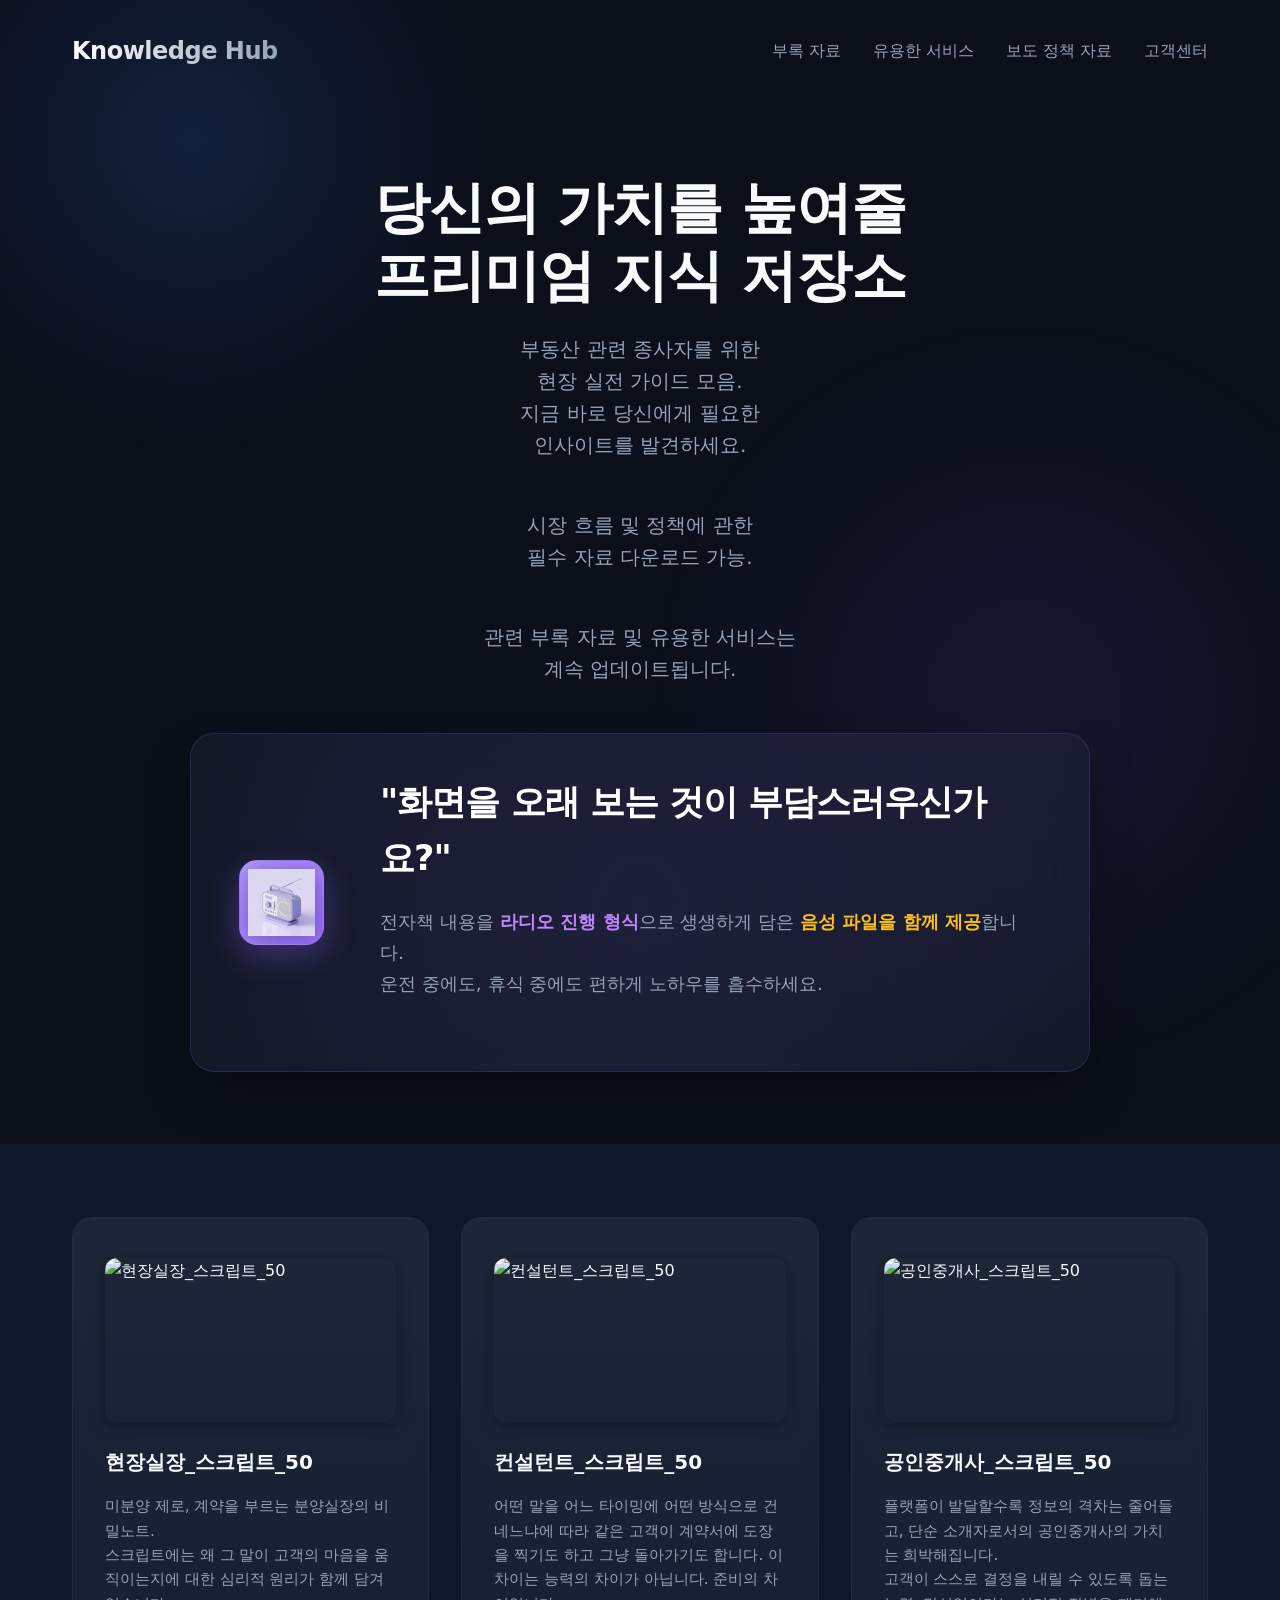
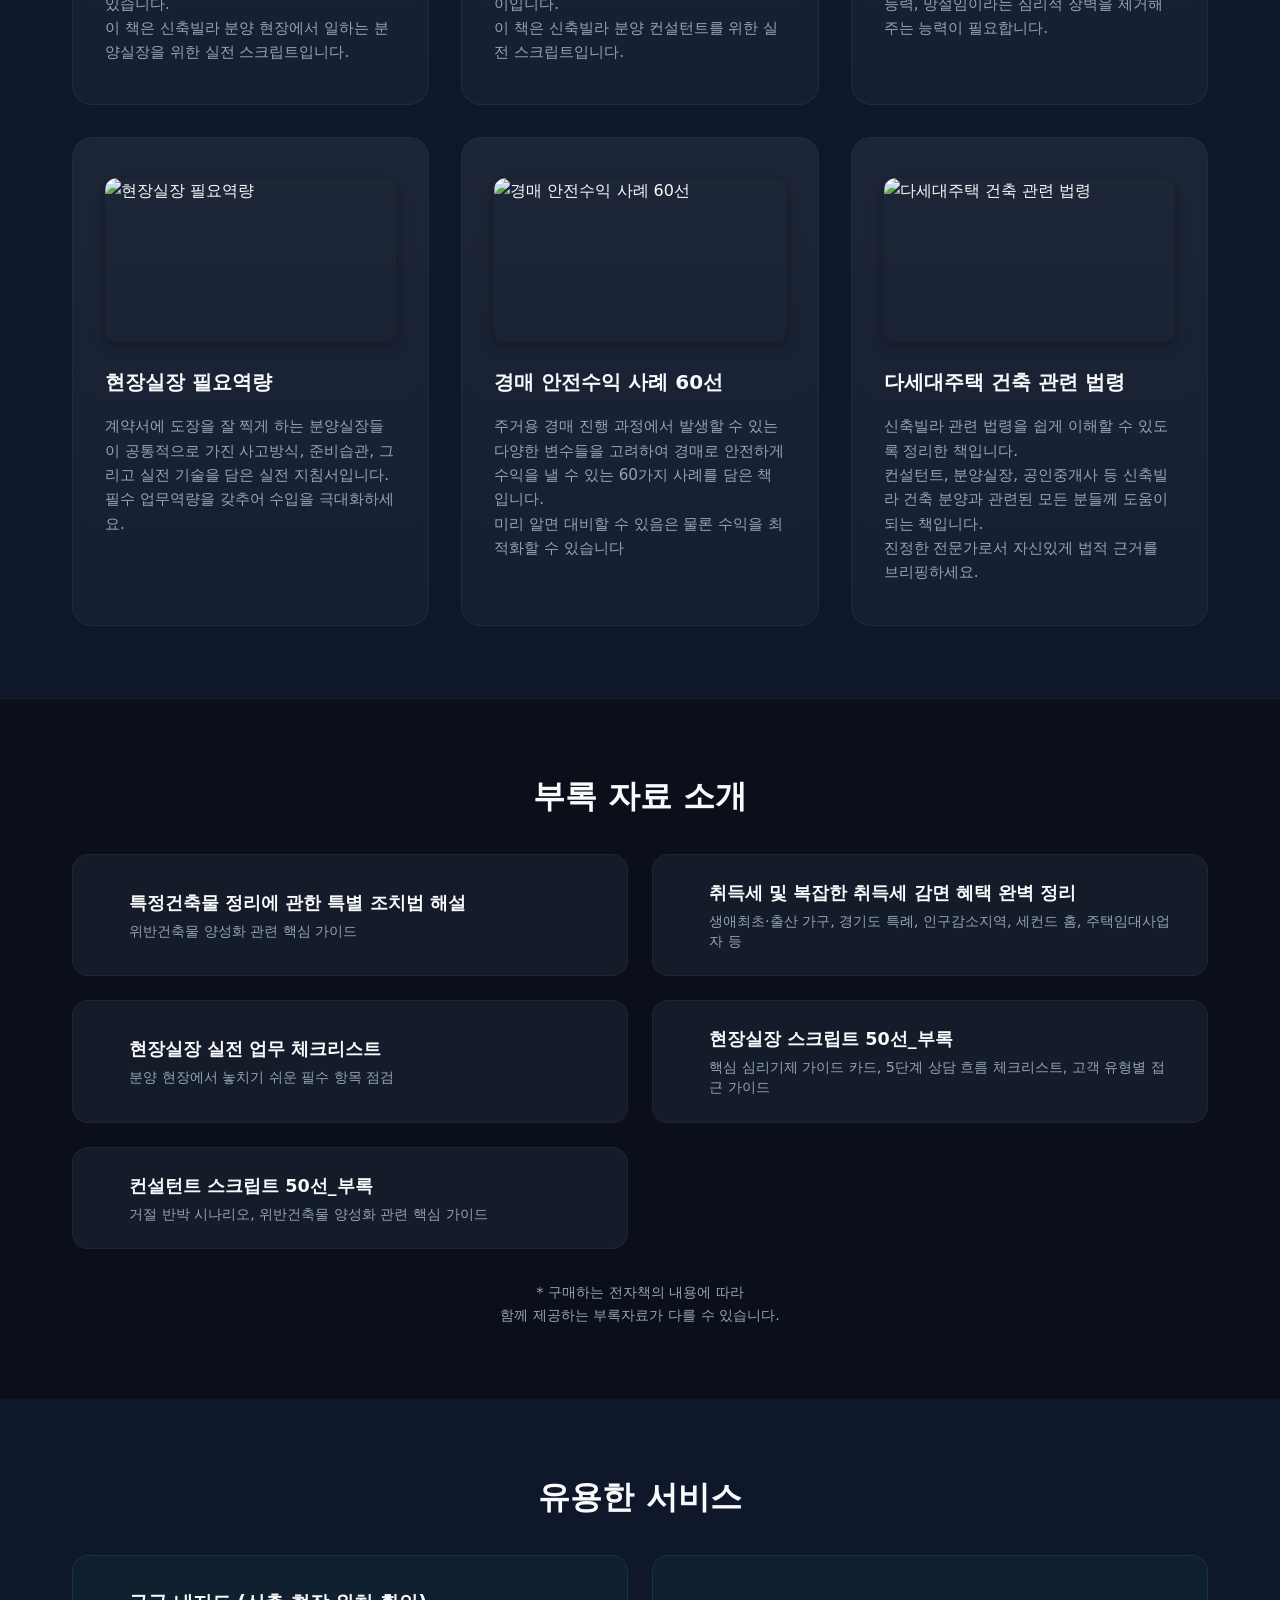
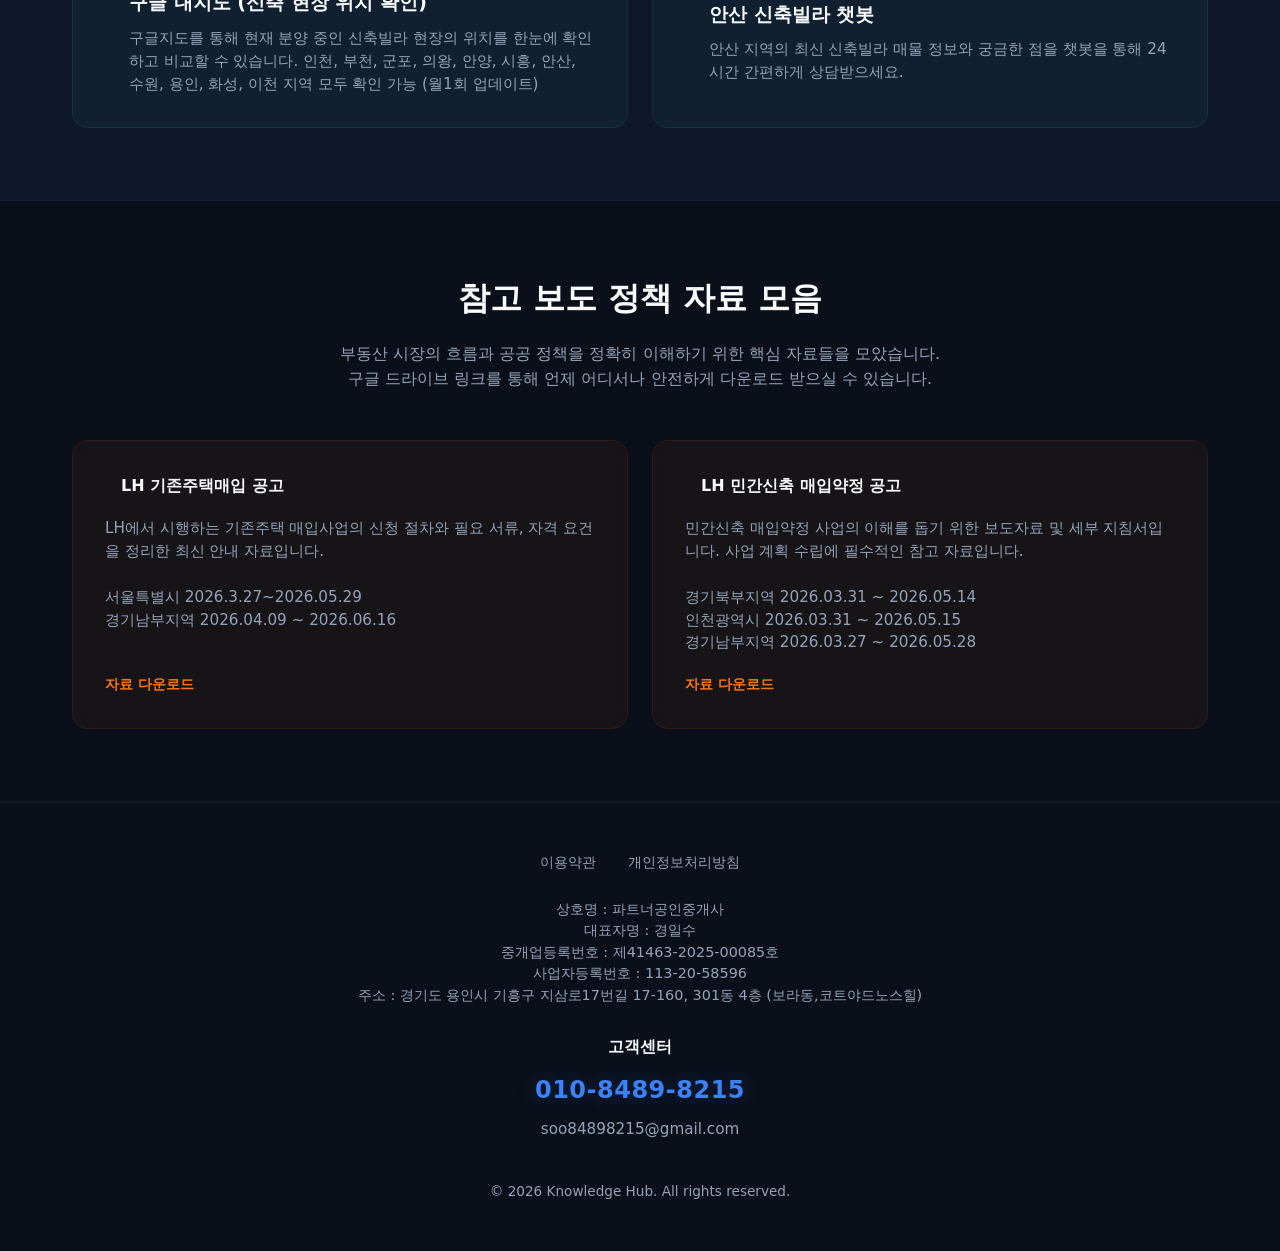
==== commit 7a40adff: "feat: add radio promo section and optimize mobile layout" ====
--- a/index.html
+++ b/index.html
@@ -52,6 +52,7 @@
                 <nav class="nav-links">
                     <a href="#appendix">부록 자료</a>
                     <a href="#services">유용한 서비스</a>
+                    <a href="#policy-resources">보도 정책 자료</a>
                     <a href="#footer">고객센터</a>
                 </nav>
             </div>
@@ -66,6 +67,18 @@
                 <p>부동산 관련 종사자를 위한<br>현장 실전 가이드 모음.<br>지금 바로 당신에게 필요한<br>인사이트를 발견하세요.</p>
                 <p>시장 흐름 및 정책에 관한<br>필수 자료 다운로드 가능.</p>
                 <p>관련 부록 자료 및 유용한 서비스는<br>계속 업데이트됩니다.</p>
+            </div>
+
+            <!-- Radio Promotion Section -->
+            <div class="radio-promo-container">
+                <div class="radio-image-box">
+                    <img src="images/radio_promo.png" alt="라디오 아이콘">
+                </div>
+                <div class="radio-promo-content">
+                    <h2>"화면을 오래 보는 것이 부담스러우신가요?"</h2>
+                    <p>전자책 내용을 <span class="highlight-purple">라디오 진행 형식</span>으로 생생하게 담은 <span class="highlight-gold">음성
+                            파일을 함께 제공</span>합니다.<br>운전 중에도, 휴식 중에도 편하게 노하우를 흡수하세요.</p>
+                </div>
             </div>
         </div>
     </section>
--- a/index.css
+++ b/index.css
@@ -66,7 +66,7 @@
 }
 
 .section-wrapper {
-  padding: 6rem 0;
+  padding: 4.5rem 0;
   border-bottom: 1px solid rgba(255, 255, 255, 0.03);
 }
 
@@ -522,3 +522,115 @@
     font-size: 2.25rem;
   }
 }
+/* Radio Promo Section */
+.radio-promo-container {
+  background: rgba(30, 41, 59, 0.4);
+  border: 1px solid rgba(139, 92, 246, 0.2);
+  border-radius: 24px;
+  padding: 2.5rem 3rem;
+  margin: 2.5rem auto 0;
+  max-width: 900px;
+  backdrop-filter: blur(20px);
+  -webkit-backdrop-filter: blur(20px);
+  display: flex;
+  align-items: center;
+  gap: 3.5rem;
+  position: relative;
+  overflow: hidden;
+  box-shadow: 0 25px 50px -12px rgba(0, 0, 0, 0.5);
+}
+
+.radio-promo-container::before {
+  content: '';
+  position: absolute;
+  top: -50%;
+  left: -20%;
+  width: 140%;
+  height: 200%;
+  background: radial-gradient(circle at center, rgba(139, 92, 246, 0.1) 0%, transparent 70%);
+  z-index: -1;
+}
+
+.radio-image-box {
+  flex-shrink: 0;
+  width: 85px;
+  height: 85px;
+  background: linear-gradient(135deg, #a78bfa, #8b5cf6);
+  border-radius: 18px;
+  display: flex;
+  align-items: center;
+  justify-content: center;
+  box-shadow: 0 10px 30px rgba(139, 92, 246, 0.4), inset 0 0 20px rgba(255, 255, 255, 0.2);
+  border: 1px solid rgba(255, 255, 255, 0.1);
+}
+
+.radio-image-box img {
+  width: 80%;
+  height: 80%;
+  object-fit: contain;
+  filter: drop-shadow(0 5px 15px rgba(0,0,0,0.2));
+}
+
+.radio-promo-content {
+  flex-grow: 1;
+}
+
+.radio-promo-content h2 {
+  font-size: 2.2rem;
+  font-weight: 800;
+  margin-bottom: 1.2rem;
+  color: #fff;
+  letter-spacing: -1px;
+}
+
+.radio-promo-content p {
+  font-size: 1.15rem;
+  color: #94a3b8;
+  margin-bottom: 2rem;
+  line-height: 1.7;
+}
+
+.radio-promo-content p span.highlight-purple {
+  color: #c084fc;
+  font-weight: 700;
+}
+
+.radio-promo-content p span.highlight-gold {
+  color: #fbbf24;
+  font-weight: 700;
+}
+
+}
+
+@media (max-width: 992px) {
+  .radio-promo-container {
+    gap: 2rem;
+    padding: 2.5rem;
+  }
+  .radio-promo-content h2 {
+    font-size: 1.8rem;
+  }
+}
+
+@media (max-width: 768px) {
+  .radio-promo-container {
+    flex-direction: column;
+    text-align: center;
+    padding: 2rem 1.5rem;
+    gap: 1.5rem;
+    margin-top: 1rem;
+  }
+  .radio-promo-content h2 {
+    font-size: 1.5rem;
+    margin-bottom: 0.8rem;
+  }
+  .radio-promo-content p {
+    font-size: 1rem;
+    margin-bottom: 1.5rem;
+  }
+  .radio-image-box {
+    width: 80px;
+    height: 80px;
+    border-radius: 16px;
+  }
+}
